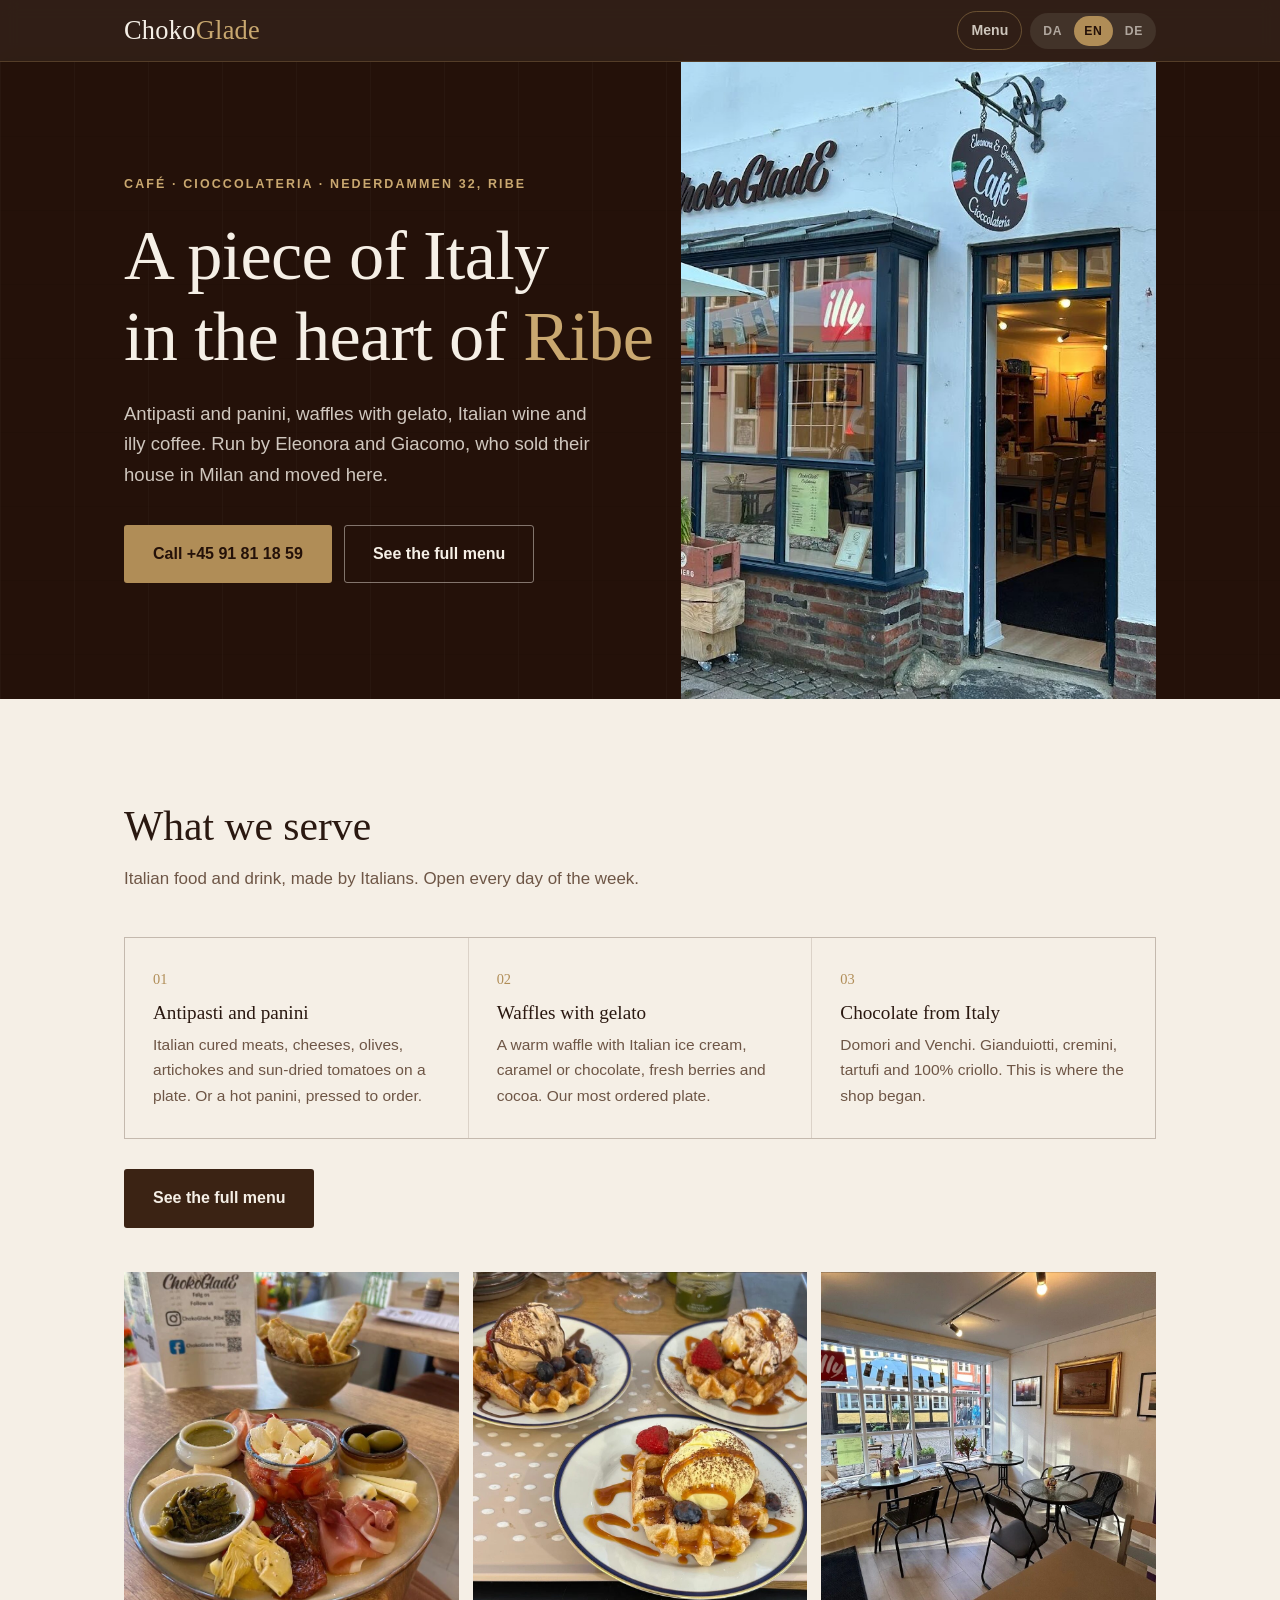
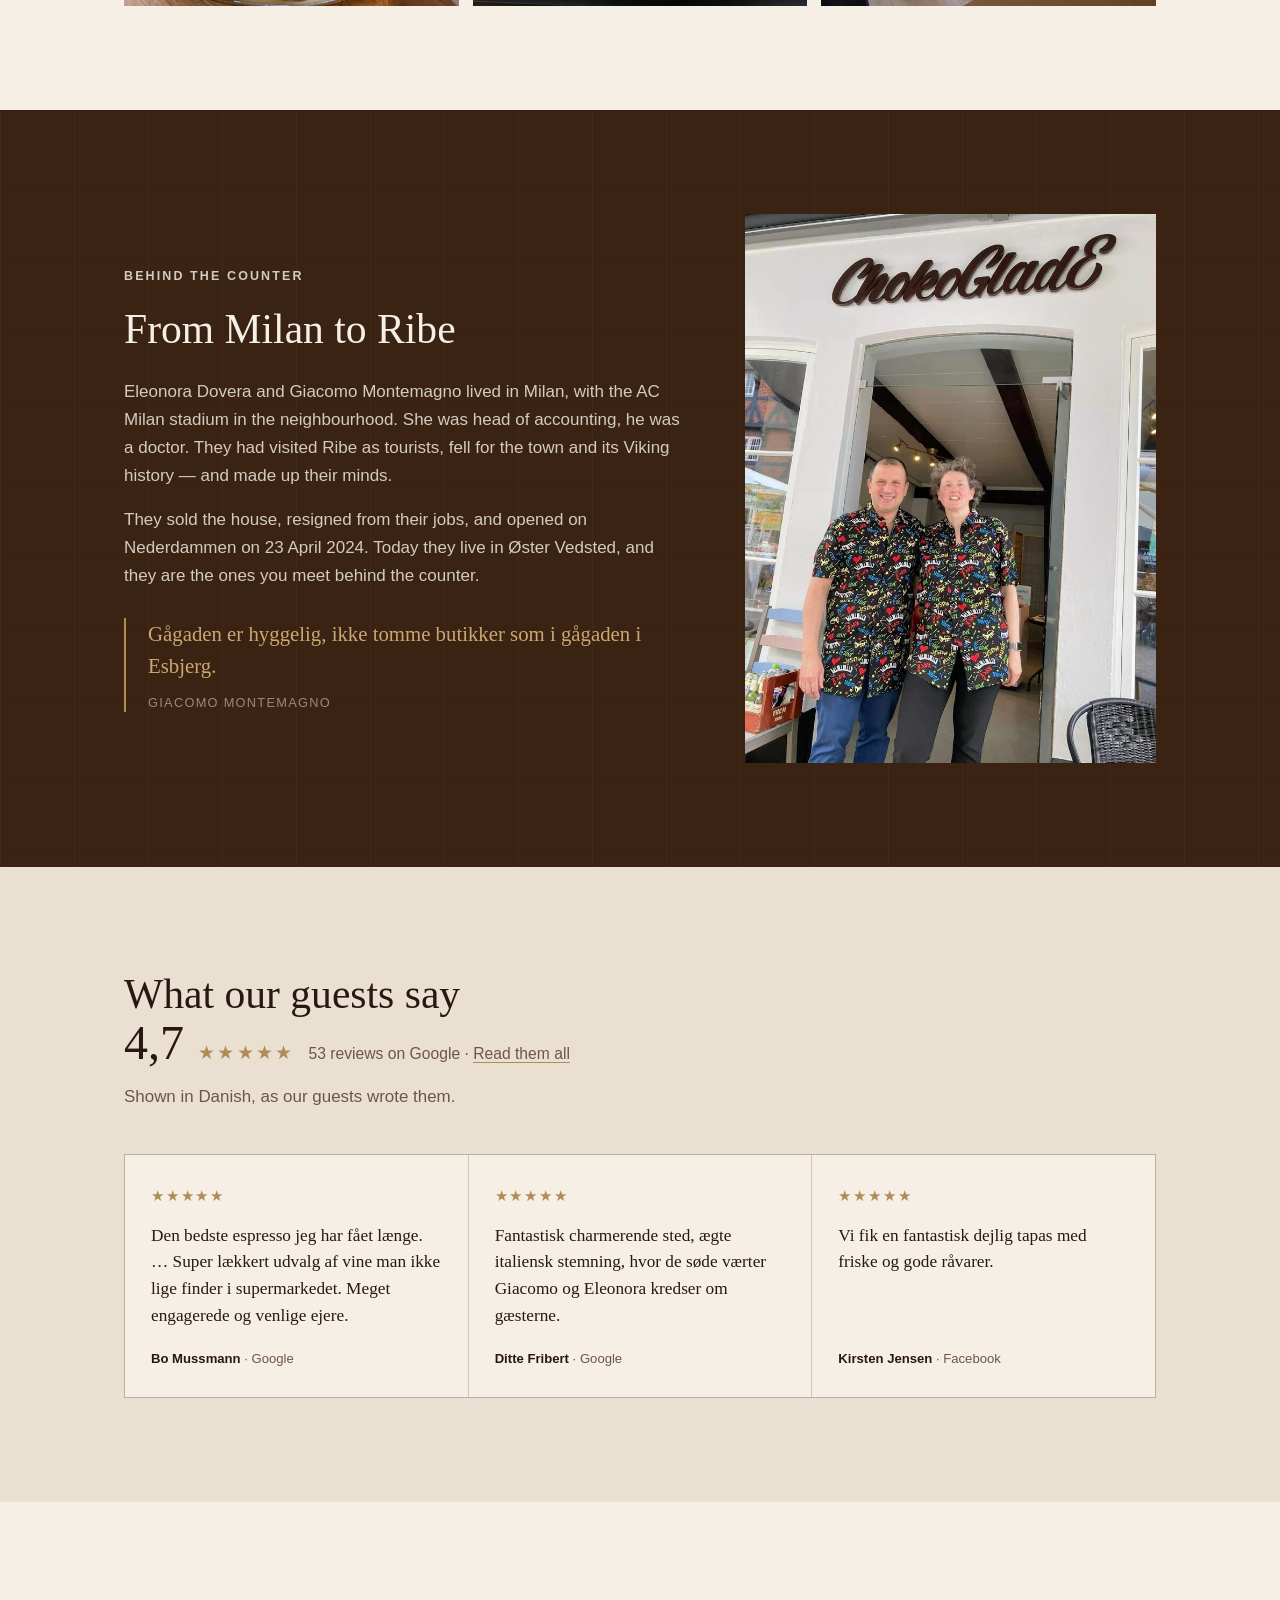
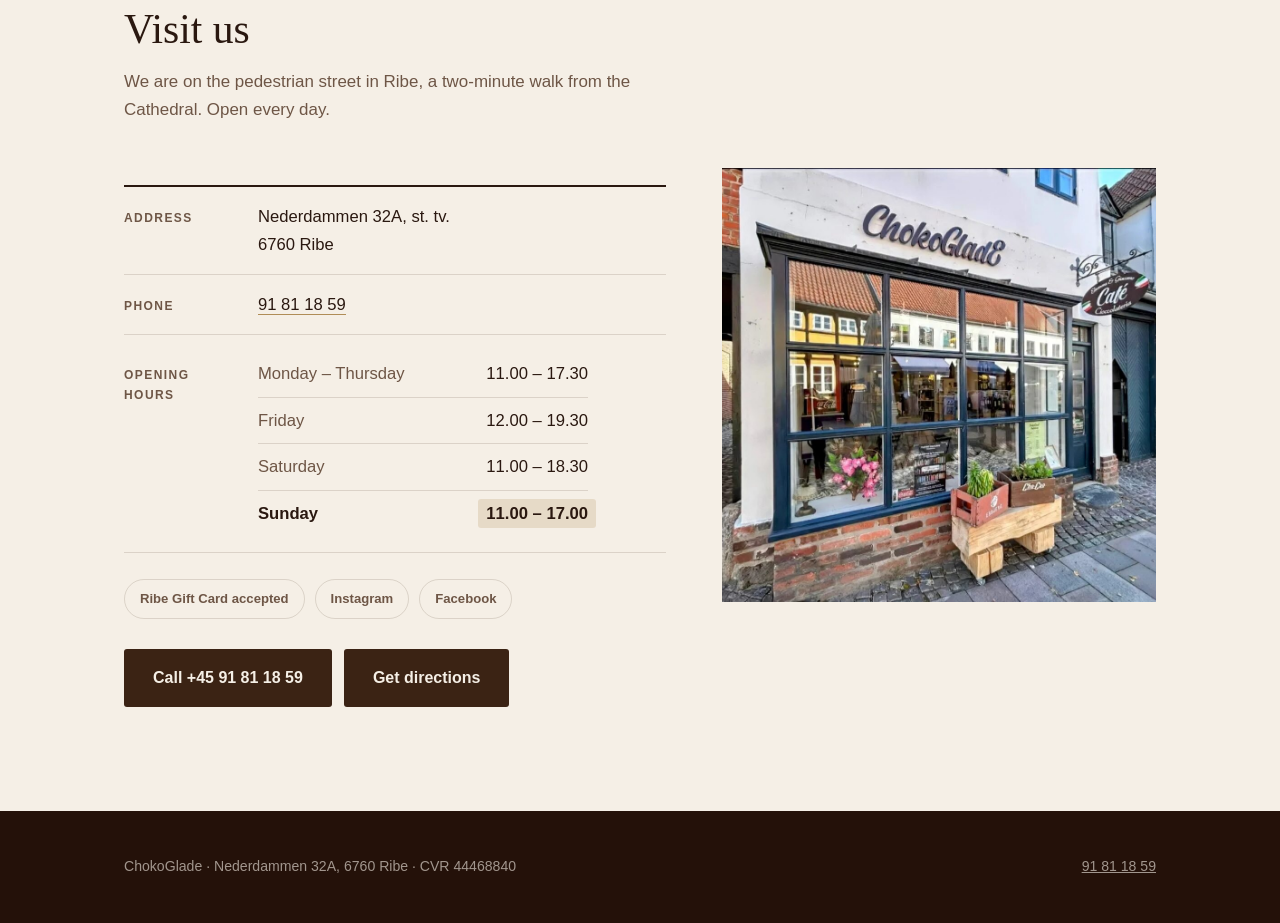
==== index.html @ e6ff8743 "1" ====
<!DOCTYPE html>
<html lang="da">
<head>
<meta charset="utf-8">
<meta name="viewport" content="width=device-width, initial-scale=1">
<title>ChokoGlade — Italiensk café i Ribe | Antipasti, vafler, kaffe og chokolade</title>
<meta name="description" content="Italiensk café på Nederdammen 32 i Ribe. Antipasti, panini, vafler med gelato, italiensk vin, illy-kaffe og chokolade fra Domori og Venchi. Åbent alle dage. Drevet af Eleonora og Giacomo fra Milano.">
<link rel="stylesheet" href="style.css">

<!--
  ============================================================
  CHOKOGLADE — forside
  ------------------------------------------------------------
  Siden består af fire filer plus en billedmappe. Alt skal
  ligge i samme mappe:

     index.html      denne side
     menukort.html   menukortet
     style.css       alt design + hvilke billeder der bruges
     sprog.js        ALLE tekster, på dansk, engelsk og tysk
     billeder/       de ni billeder

  Skal du rette en TEKST      -> sprog.js
  Skal du skifte et BILLEDE   -> style.css, øverst
  Skal du rette DESIGNET      -> style.css

  ------------------------------------------------------------
  KILDER
  ------------------------------------------------------------
  Åbningstider, anmeldelser og stjerner er hentet fra deres
  Google Business-profil den 26. juli 2026. Ændrer de tiderne,
  skal de rettes her OG på Google.

  Historien om Milano kommer fra Ryk Ind Ribes artikel den
  23. april 2024.

  ------------------------------------------------------------
  MANGLER STADIG
  ------------------------------------------------------------
  Priserne på menukortet. Se menukort.html.
  ============================================================
-->
</head>

<body data-page="forside">

<header class="topbar">
  <div class="wrap">
    <a class="brand" href="index.html">Choko<b>Glade</b></a>
    <div class="topbar-right">
      <nav class="nav">
        <a href="menukort.html" data-t="nav.menu"></a>
      </nav>
      <nav class="langs" aria-label="Sprog / Language / Sprache">
        <button type="button" data-lang="da" aria-pressed="true">DA</button>
        <button type="button" data-lang="en" aria-pressed="false">EN</button>
        <button type="button" data-lang="de" aria-pressed="false">DE</button>
      </nav>
    </div>
  </div>
</header>

<main id="top">

  <!-- ===================== HERO ===================== -->
  <section class="hero">
    <div class="bar-texture"></div>
    <div class="wrap">
      <div class="hero-grid">
        <div class="hero-copy">
          <p class="kicker" data-t="hero.kicker"></p>
          <h1 data-t="hero.title" data-html></h1>
          <p class="hero-lede" data-t="hero.lede"></p>
          <div class="hero-cta">
            <a class="btn btn-gold" href="tel:+4591811859" data-t="cta.call"></a>
            <a class="btn btn-ghost" href="menukort.html" data-t="cta.seeMenu"></a>
          </div>
        </div>
        <div class="hero-img">
          <div class="ph">Billede: facade</div>
        </div>
      </div>
    </div>
  </section>

  <!-- ============ UDDRAG AF MENUEN (hele kortet ligger i menukort.html) ============ -->
  <section id="menu">
    <div class="wrap">
      <div class="section-head">
        <h2 data-t="menu.title"></h2>
        <p data-t="menu.lede"></p>
      </div>

      <div class="menu">
        <div class="item">
          <h3 data-t="menu.1.h"></h3>
          <p data-t="menu.1.p"></p>
        </div>
        <div class="item">
          <h3 data-t="menu.2.h"></h3>
          <p data-t="menu.2.p"></p>
        </div>
        <div class="item">
          <h3 data-t="menu.3.h"></h3>
          <p data-t="menu.3.p"></p>
        </div>
      </div>

      <div class="menu-more">
        <a class="btn btn-dark" href="menukort.html" data-t="cta.seeMenu"></a>
      </div>

      <div class="gallery">
        <div class="shot a"><div class="ph light">Billede: antipasti</div></div>
        <div class="shot b"><div class="ph light">Billede: vafler</div></div>
        <div class="shot c"><div class="ph light">Billede: interiør</div></div>
      </div>
    </div>
  </section>

  <!-- ===================== HISTORIEN ===================== -->
  <section class="story" id="historien">
    <div class="bar-texture"></div>
    <div class="wrap">
      <div class="story-grid">
        <div class="story-text">
          <p class="kicker" data-t="story.kicker"></p>
          <h2 data-t="story.title"></h2>
          <p style="margin-top:24px" data-t="story.p1"></p>
          <p data-t="story.p2"></p>
          <blockquote class="quote">
            <span data-t="story.quote"></span>
            <cite>Giacomo Montemagno</cite>
          </blockquote>
        </div>
        <div class="story-img">
          <div class="ph">Billede: Eleonora &amp; Giacomo</div>
        </div>
      </div>
    </div>
  </section>

  <!-- ===================== ANMELDELSER =====================
       Hentet fra Google Business og Facebook 26. juli 2026.
       Citaterne står på dansk i alle tre sprogversioner — det
       er rigtige gæsters ord, og dem oversætter vi ikke. -->
  <section class="reviews" id="anmeldelser">
    <div class="wrap">
      <div class="section-head">
        <h2 data-t="rev.title"></h2>
        <div class="rating">
          <span class="score">4,7</span>
          <span class="stars" aria-hidden="true">★★★★★</span>
          <span class="count">
            <span data-t="rev.count"></span> ·
            <a href="https://www.google.com/maps/place/ChokoGladE/@55.3296255,8.7656217,17z/data=!4m6!3m5!1s0x464b37e20651bedb:0x3443dafbaa7e926a!8m2!3d55.3296255!4d8.7656217!16s%2Fg%2F11vz7bs079" target="_blank" rel="noopener" data-t="rev.link"></a>
          </span>
        </div>
        <p data-t="rev.orig"></p>
      </div>

      <div class="review-grid">
        <div class="review">
          <span class="stars" aria-hidden="true">★★★★★</span>
          <blockquote data-t="rev.1"></blockquote>
          <footer><b data-t="rev.1n"></b> · <span data-t="rev.1w"></span></footer>
        </div>
        <div class="review">
          <span class="stars" aria-hidden="true">★★★★★</span>
          <blockquote data-t="rev.2"></blockquote>
          <footer><b data-t="rev.2n"></b> · <span data-t="rev.2w"></span></footer>
        </div>
        <div class="review">
          <span class="stars" aria-hidden="true">★★★★★</span>
          <blockquote data-t="rev.3"></blockquote>
          <footer><b data-t="rev.3n"></b> · <span data-t="rev.3w"></span></footer>
        </div>
      </div>
    </div>
  </section>

  <!-- ===================== BESØG OS ===================== -->
  <section id="besoeg">
    <div class="wrap">
      <div class="section-head">
        <h2 data-t="visit.title"></h2>
        <p data-t="visit.lede"></p>
      </div>

      <div class="visit-grid">
        <div>
          <dl class="facts">
            <div class="fact">
              <dt data-t="visit.addr"></dt>
              <dd>Nederdammen 32A, st. tv.<br>6760 Ribe</dd>
            </div>
            <div class="fact">
              <dt data-t="visit.phone"></dt>
              <dd><a href="tel:+4591811859">91 81 18 59</a></dd>
            </div>
            <div class="fact">
              <dt data-t="visit.hours"></dt>
              <dd>
                <!-- Kilde: Google Business, 26. juli 2026.
                     Dagens tid fremhæves automatisk af sprog.js. -->
                <div class="hours">
                  <div data-day="mon tue wed thu"><span data-t="visit.monthu"></span> <span>11.00 – 17.30</span></div>
                  <div data-day="fri"><span data-t="visit.fri"></span> <span>12.00 – 19.30</span></div>
                  <div data-day="sat"><span data-t="visit.sat"></span> <span>11.00 – 18.30</span></div>
                  <div data-day="sun"><span data-t="visit.sun"></span> <span>11.00 – 17.00</span></div>
                </div>
              </dd>
            </div>
          </dl>

          <div class="badges">
            <span class="badge" data-t="visit.giftcard"></span>
            <a class="badge" href="https://www.instagram.com/chokoglade_ribe/" target="_blank" rel="noopener">Instagram</a>
            <a class="badge" href="https://www.facebook.com/p/ChokoGlade-Ribe-61567615954738/" target="_blank" rel="noopener">Facebook</a>
          </div>

          <div class="visit-cta">
            <a class="btn btn-dark" href="tel:+4591811859" data-t="cta.call"></a>
            <a class="btn btn-dark" href="https://www.google.com/maps/dir/?api=1&destination=Nederdammen+32A,+6760+Ribe,+Danmark" target="_blank" rel="noopener" data-t="cta.route"></a>
          </div>
        </div>

        <div class="visit-img"><div class="ph light">Billede: facaden</div></div>
      </div>
    </div>
  </section>
</main>

<footer>
  <div class="wrap">
    <span>ChokoGlade · Nederdammen 32A, 6760 Ribe · CVR 44468840</span>
    <a href="tel:+4591811859">91 81 18 59</a>
  </div>
</footer>

<div class="callbar">
  <a class="call" href="tel:+4591811859" data-t="cta.callShort"></a>
  <a class="map" href="https://www.google.com/maps/dir/?api=1&destination=Nederdammen+32A,+6760+Ribe,+Danmark" target="_blank" rel="noopener" data-t="cta.routeShort"></a>
</div>

<script src="sprog.js"></script>
</body>
</html>
---- style.css ----
/* ============================================================
   CHOKOGLADE — style.css
   Fælles design for begge sider. Retter du noget her, slår det
   igennem på både forsiden og menukortet.
   ============================================================ */

:root{
  /* ---- BILLEDER ----
     Alle billeder ligger i mappen billeder/ ved siden af denne fil.
     Vil du skifte et ud, så læg det nye billede i mappen og ret
     filnavnet her. Ellers skal du ikke røre noget.
     Se billeder-guide.md for formater. */

  /* Forsiden */
  --img-facade:  url("billeder/facade-hero.jpg");      /* Hero: åben dør, illy-skilt */
  --img-plate1:  url("billeder/antipasti.jpg");        /* Antipasti-tallerken */
  --img-plate2:  url("billeder/vafler.jpg");           /* Tre vafler med gelato */
  --img-inside:  url("billeder/interioer.jpg");        /* Caféen indenfor */
  --img-team:    url("billeder/giacomo-eleonora.jpg"); /* Giacomo og Eleonora */
  --img-visit:   url("billeder/facade-skilt.jpg");     /* Facaden med ChokoGladE-skiltet */

  /* Menukortet */
  --img-vaffel:  url("billeder/vaffel.jpg");           /* Vaffel med gelato, tæt på */
  --img-kaffe:   url("billeder/kaffe.jpg");            /* Cappuccino og vaffel på bordet */
  --img-choko:   url("billeder/chokoladehylder.jpg");  /* Chokoladehylderne */

  /* ---- Farver ---- */
  --cocoa:   #3B2314;
  --cocoa-d: #241109;
  --cream:   #F5EFE6;
  --cream-d: #EAE0D2;
  --gold:    #B08D57;
  --gold-l:  #C9A870;
  --ink:     #2A1810;
  --muted:   #6E5646;
  --line:    rgba(59,35,20,.14);

  --serif: "Iowan Old Style", "Palatino Linotype", Palatino, Georgia, "Times New Roman", serif;
  --sans: -apple-system, BlinkMacSystemFont, "Segoe UI", Roboto, "Helvetica Neue", Arial, sans-serif;

  --wrap: 1080px;
}

*,*::before,*::after{box-sizing:border-box}
html{scroll-behavior:smooth;-webkit-text-size-adjust:100%}
body{
  margin:0;
  font-family:var(--sans);
  font-size:17px;
  line-height:1.65;
  color:var(--ink);
  background:var(--cream);
}
img{max-width:100%;display:block}
a{color:inherit}

h1,h2,h3{font-family:var(--serif);font-weight:400;line-height:1.15;margin:0}
h1{font-size:clamp(2.5rem,7vw,4.4rem);letter-spacing:-.01em}
h2{font-size:clamp(1.75rem,4.2vw,2.6rem)}
h3{font-size:1.2rem}
p{margin:0 0 1rem}

.wrap{max-width:var(--wrap);margin:0 auto;padding:0 24px}
section{padding:76px 0}

/* ---- Chokoladeplade-tekstur ----
   Rudemønsteret fra en brækket chokoladeplade. Meget lav kontrast
   — det skal føles som en overflade, ikke ses som et mønster. */
.bar-texture{
  position:absolute;inset:0;pointer-events:none;
  background-image:
    linear-gradient(90deg, rgba(255,255,255,.05) 1px, transparent 1px),
    linear-gradient(rgba(0,0,0,.07) 1px, transparent 1px);
  background-size:74px 74px;
  opacity:.5;
}

/* ---- Topbar ---- */
.topbar{
  position:sticky;top:0;z-index:60;
  background:rgba(36,17,9,.94);
  backdrop-filter:saturate(150%) blur(8px);
  border-bottom:1px solid rgba(176,141,87,.28);
}
.topbar .wrap{display:flex;align-items:center;justify-content:space-between;gap:14px;padding-top:11px;padding-bottom:11px}
.brand{font-family:var(--serif);color:var(--cream);font-size:1.65rem;letter-spacing:.01em;text-decoration:none;white-space:nowrap;line-height:1}
.brand b{color:var(--gold-l);font-weight:400}
.topbar-right{display:flex;align-items:center;gap:8px}

/* Sidenavigation i toppen */
.nav a{
  display:inline-block;text-decoration:none;
  font-size:.88rem;font-weight:600;
  color:rgba(245,239,230,.8);
  padding:7px 13px;border-radius:999px;
  border:1.5px solid rgba(176,141,87,.45);
  transition:.18s;white-space:nowrap;
}
.nav a:hover{color:var(--cocoa-d);background:var(--gold);border-color:var(--gold)}
.nav a[aria-current="page"]{color:var(--cocoa-d);background:var(--gold);border-color:var(--gold)}

.langs{display:flex;gap:2px;background:rgba(245,239,230,.09);border-radius:999px;padding:3px}
.langs button{
  font:inherit;font-size:.76rem;font-weight:600;letter-spacing:.06em;
  border:0;background:transparent;color:rgba(245,239,230,.62);
  padding:5px 10px;border-radius:999px;cursor:pointer;transition:.18s;
}
.langs button:hover{color:var(--cream)}
.langs button[aria-pressed="true"]{background:var(--gold);color:var(--cocoa-d)}

/* ---- Knapper ---- */
.btn{
  display:inline-flex;align-items:center;gap:9px;
  font-size:1rem;font-weight:600;text-decoration:none;
  padding:15px 28px;border-radius:3px;border:1.5px solid transparent;
  transition:.18s;white-space:nowrap;
}
.btn-gold{background:var(--gold);color:var(--cocoa-d)}
.btn-gold:hover{background:var(--gold-l)}
.btn-ghost{border-color:rgba(245,239,230,.45);color:var(--cream)}
.btn-ghost:hover{border-color:var(--cream);background:rgba(245,239,230,.09)}
.btn-dark{background:var(--cocoa);color:var(--cream)}
.btn-dark:hover{background:var(--cocoa-d)}

/* ---- Hero (forsiden) ---- */
.hero{position:relative;background:var(--cocoa-d);color:var(--cream);overflow:hidden;padding:0}
.hero-grid{display:grid;grid-template-columns:1fr;gap:0}
.hero-copy{padding:64px 0 68px;position:relative;z-index:2}
.hero h1{color:var(--cream)}
.hero h1 em{font-style:normal;color:var(--gold-l)}
.kicker{
  font-size:.78rem;font-weight:700;letter-spacing:.17em;text-transform:uppercase;
  color:var(--gold-l);margin:0 0 20px;
}
.hero-lede{font-size:1.16rem;color:rgba(245,239,230,.82);max-width:46ch;margin:22px 0 34px}
.hero-cta{display:flex;flex-wrap:wrap;gap:12px}
.hero-img{
  position:relative;min-height:300px;
  background-color:#1B0D06;
  background-image:var(--img-facade);
  background-size:cover;background-position:center;
}

/* ---- Sidehoved (menukortet) ---- */
.pagehead{position:relative;background:var(--cocoa-d);color:var(--cream);padding:66px 0 60px;overflow:hidden}
.pagehead .wrap{position:relative;z-index:2}
.pagehead h1{color:var(--cream);font-size:clamp(2.2rem,6vw,3.6rem)}
.pagehead p{color:rgba(245,239,230,.78);max-width:52ch;margin:18px 0 0;font-size:1.08rem}

/* ---- Billed-placeholder ---- */
.ph{
  position:absolute;inset:0;
  display:flex;align-items:center;justify-content:center;
  text-align:center;padding:20px;
  font-size:.72rem;font-weight:600;letter-spacing:.12em;text-transform:uppercase;
  color:rgba(176,141,87,.85);
  background:
    repeating-linear-gradient(-45deg, rgba(176,141,87,.07) 0 12px, transparent 12px 24px),
    #241109;
  border:1px dashed rgba(176,141,87,.4);
}
.ph.light{
  color:rgba(59,35,20,.5);
  background:
    repeating-linear-gradient(-45deg, rgba(59,35,20,.05) 0 12px, transparent 12px 24px),
    var(--cream-d);
  border-color:rgba(59,35,20,.22);
}
.ph[hidden]{display:none}

/* ---- Sektionshoved ---- */
.section-head{max-width:56ch;margin-bottom:44px}
.section-head p{color:var(--muted);font-size:1.06rem;margin:14px 0 0}

/* ---- Menu-uddrag på forsiden ---- */
.menu{display:grid;grid-template-columns:1fr;gap:1px;background:var(--line);border:1px solid var(--line);counter-reset:item}
.item{background:var(--cream);padding:30px 28px;counter-increment:item}
/* Numrene tælles af CSS. Sletter du et punkt, renummererer resten sig selv. */
.item::before{
  content:counter(item,decimal-leading-zero);
  font-family:var(--serif);font-size:.9rem;color:var(--gold);
  display:block;margin-bottom:10px;
}
.item h3{margin-bottom:8px}
.item p{color:var(--muted);font-size:.97rem;margin:0}
.menu-more{margin-top:30px;display:flex;flex-wrap:wrap;gap:12px;align-items:center}

/* ---- Menukort ---- */
.cat{margin-bottom:56px}
.cat:last-child{margin-bottom:0}
.cat > h2{
  padding-bottom:14px;border-bottom:2px solid var(--ink);
  display:flex;align-items:baseline;justify-content:space-between;gap:16px;flex-wrap:wrap;
}
.cat > p{color:var(--muted);margin:16px 0 0;max-width:60ch}
.rows{margin-top:12px}
.row{
  display:flex;align-items:baseline;gap:14px;
  padding:18px 0;border-bottom:1px solid var(--line);
}
.row:last-child{border-bottom:0}
.row-main{flex:1;min-width:0}
.row-main h3{font-size:1.08rem}
.row-main p{color:var(--muted);font-size:.95rem;margin:5px 0 0}
/* Prikkerne og prisen forsvinder helt, hvis prisfeltet er tomt.
   Så ser siden aldrig i stykker ud, før priserne er skrevet ind. */
.price{
  font-variant-numeric:tabular-nums;font-weight:600;white-space:nowrap;
  position:relative;padding-left:26px;
}
.price::before{
  content:"";position:absolute;left:0;right:100%;bottom:.32em;
  width:18px;border-bottom:2px dotted var(--line);
}
.price:empty{display:none}

/* Tom kategori: viser en diskret note i stedet for ingenting */
.rows:empty::after{
  content:attr(data-empty);
  display:block;padding:18px 0;color:var(--muted);font-style:italic;font-size:.95rem;
}

/* ---- Galleri ----
   Kvadratisk, fordi billederne er en blanding af stående og
   liggende. Kvadratet beskærer mindst muligt af begge dele. */
.gallery{display:grid;grid-template-columns:1fr;gap:14px;margin-top:44px}
.shot{position:relative;aspect-ratio:1/1;background-size:cover;background-position:center;background-color:var(--cream-d)}
.shot.a{background-image:var(--img-plate1);background-position:center 58%}
.shot.b{background-image:var(--img-plate2)}
.shot.c{background-image:var(--img-inside);background-position:38% center}

/* ---- Billedstribe på menukortet ---- */
.strip{display:grid;grid-template-columns:1fr;gap:14px;margin:0 0 60px}
.strip div{aspect-ratio:1/1;background-size:cover;background-position:center;background-color:var(--cream-d)}
.strip .s1{background-image:var(--img-vaffel);background-position:center 45%}
.strip .s2{background-image:var(--img-kaffe);background-position:center 55%}
.strip .s3{background-image:var(--img-choko)}


/* ---- Historien ---- */
.story{background:var(--cocoa);color:var(--cream);position:relative;overflow:hidden}
.story h2{color:var(--cream)}
.story-grid{display:grid;grid-template-columns:1fr;gap:40px;position:relative;z-index:2}
.story-text p{color:rgba(245,239,230,.82)}
.quote{
  font-family:var(--serif);font-size:1.3rem;line-height:1.5;
  color:var(--gold-l);border-left:2px solid var(--gold);
  padding-left:22px;margin:28px 0 0;
}
.quote cite{
  display:block;font-family:var(--sans);font-style:normal;
  font-size:.8rem;letter-spacing:.1em;text-transform:uppercase;
  color:rgba(245,239,230,.5);margin-top:12px;
}
.story-img{
  position:relative;aspect-ratio:3/4;min-height:280px;
  background-image:var(--img-team);background-size:cover;background-position:center;
  background-color:#1B0D06;
}

/* ---- Besøg os ---- */
.visit-grid{display:grid;grid-template-columns:1fr;gap:38px}
.facts{border-top:2px solid var(--ink)}
.fact{display:grid;grid-template-columns:118px 1fr;gap:16px;padding:16px 0;border-bottom:1px solid var(--line);align-items:baseline}
.fact dt{font-size:.75rem;font-weight:700;letter-spacing:.12em;text-transform:uppercase;color:var(--muted)}
.fact dd{margin:0;font-size:1.04rem}
.fact dd a{text-decoration:none;border-bottom:1.5px solid var(--gold)}
.fact dd a:hover{background:rgba(176,141,87,.16)}
.hours{margin:0;font-variant-numeric:tabular-nums}
.hours div{display:flex;justify-content:space-between;gap:20px;padding:9px 0;border-bottom:1px solid var(--line);max-width:330px}
.hours div:last-child{border-bottom:0}
.hours span:first-child{color:var(--muted)}
.hours .shut{color:var(--muted)}
/* Dagens åbningstid fremhæves af sprog.js */
.hours .today{font-weight:700}
.hours .today span:first-child{color:var(--ink)}
.hours .today span:last-child{
  background:rgba(176,141,87,.22);
  padding:1px 8px;margin:-1px -8px;border-radius:3px;
}
.visit-img{position:relative;aspect-ratio:1/1;background-image:var(--img-visit);background-size:cover;background-position:center;background-color:var(--cream-d)}
.badges{display:flex;flex-wrap:wrap;gap:10px;margin-top:26px}
.badge{
  font-size:.82rem;font-weight:600;padding:8px 15px;
  border:1.5px solid var(--line);border-radius:999px;
  text-decoration:none;color:var(--muted);transition:.18s;
}
.badge:hover{border-color:var(--gold);color:var(--ink)}
.visit-cta{display:flex;flex-wrap:wrap;gap:12px;margin-top:30px}

/* ---- Anmeldelser ---- */
.reviews{background:var(--cream-d)}
.rating{
  display:flex;align-items:baseline;gap:14px;flex-wrap:wrap;
  margin:0 0 6px;
}
.rating .score{font-family:var(--serif);font-size:3rem;line-height:1;color:var(--ink)}
.stars{color:var(--gold);font-size:1.2rem;letter-spacing:.12em}
.rating .count{color:var(--muted);font-size:.98rem}
.rating .count a{border-bottom:1.5px solid var(--gold);text-decoration:none}
.review-grid{display:grid;grid-template-columns:1fr;gap:1px;background:var(--line);border:1px solid var(--line);margin-top:38px}
.review{background:var(--cream);padding:28px 26px;display:flex;flex-direction:column}
.review .stars{font-size:.95rem;margin-bottom:14px}
.review blockquote{
  font-family:var(--serif);font-size:1.08rem;line-height:1.55;
  margin:0 0 18px;flex:1;
}
.review footer{
  background:none;color:var(--muted);padding:0;font-size:.82rem;
  display:block;
}
.review footer b{color:var(--ink);font-weight:600}

/* ---- Footer ---- */
footer{background:var(--cocoa-d);color:rgba(245,239,230,.6);padding:44px 0 100px;font-size:.88rem}
footer .wrap{display:flex;flex-wrap:wrap;gap:14px;justify-content:space-between;align-items:center}
footer a{color:rgba(245,239,230,.6)}

/* ---- Sticky ring-bar på mobil ---- */
.callbar{
  position:fixed;left:0;right:0;bottom:0;z-index:70;
  display:flex;border-top:1px solid rgba(245,239,230,.2);
}
.callbar a{
  flex:1;text-align:center;text-decoration:none;
  padding:16px 8px;font-size:1rem;font-weight:700;
}
.callbar .call{background:var(--gold);color:var(--cocoa-d)}
.callbar .map{background:var(--cocoa-d);color:var(--cream)}

/* ---- Desktop ---- */
@media (min-width:760px){
  section{padding:104px 0}
  .pagehead{padding:86px 0 78px}
  .menu{grid-template-columns:repeat(2,1fr)}
  .gallery{grid-template-columns:repeat(3,1fr)}
  .strip{grid-template-columns:repeat(3,1fr)}
  .review-grid{grid-template-columns:repeat(3,1fr)}
  .visit-grid{grid-template-columns:1.25fr 1fr;gap:56px;align-items:start}
  .price{padding-left:44px}
  .price::before{width:36px}
}
@media (min-width:980px){
  .hero-grid{grid-template-columns:1.08fr .92fr;align-items:stretch}
  .hero-copy{padding:112px 0 116px}
  .hero-img{min-height:560px}
  .story-grid{grid-template-columns:1.15fr .85fr;gap:64px;align-items:center}
  .menu{grid-template-columns:repeat(3,1fr)}
  .callbar{display:none}
  footer{padding-bottom:44px}
}

/* Meget små telefoner: giv navigationen plads */
@media (max-width:430px){
  .brand{font-size:1.3rem}
  .nav a{padding:6px 10px;font-size:.82rem}
  .langs button{padding:5px 8px;font-size:.72rem}
}

/* ---- Tilgængelighed ---- */
:focus-visible{outline:3px solid var(--gold);outline-offset:3px}
@media (prefers-reduced-motion:reduce){html{scroll-behavior:auto}*{transition:none!important}}
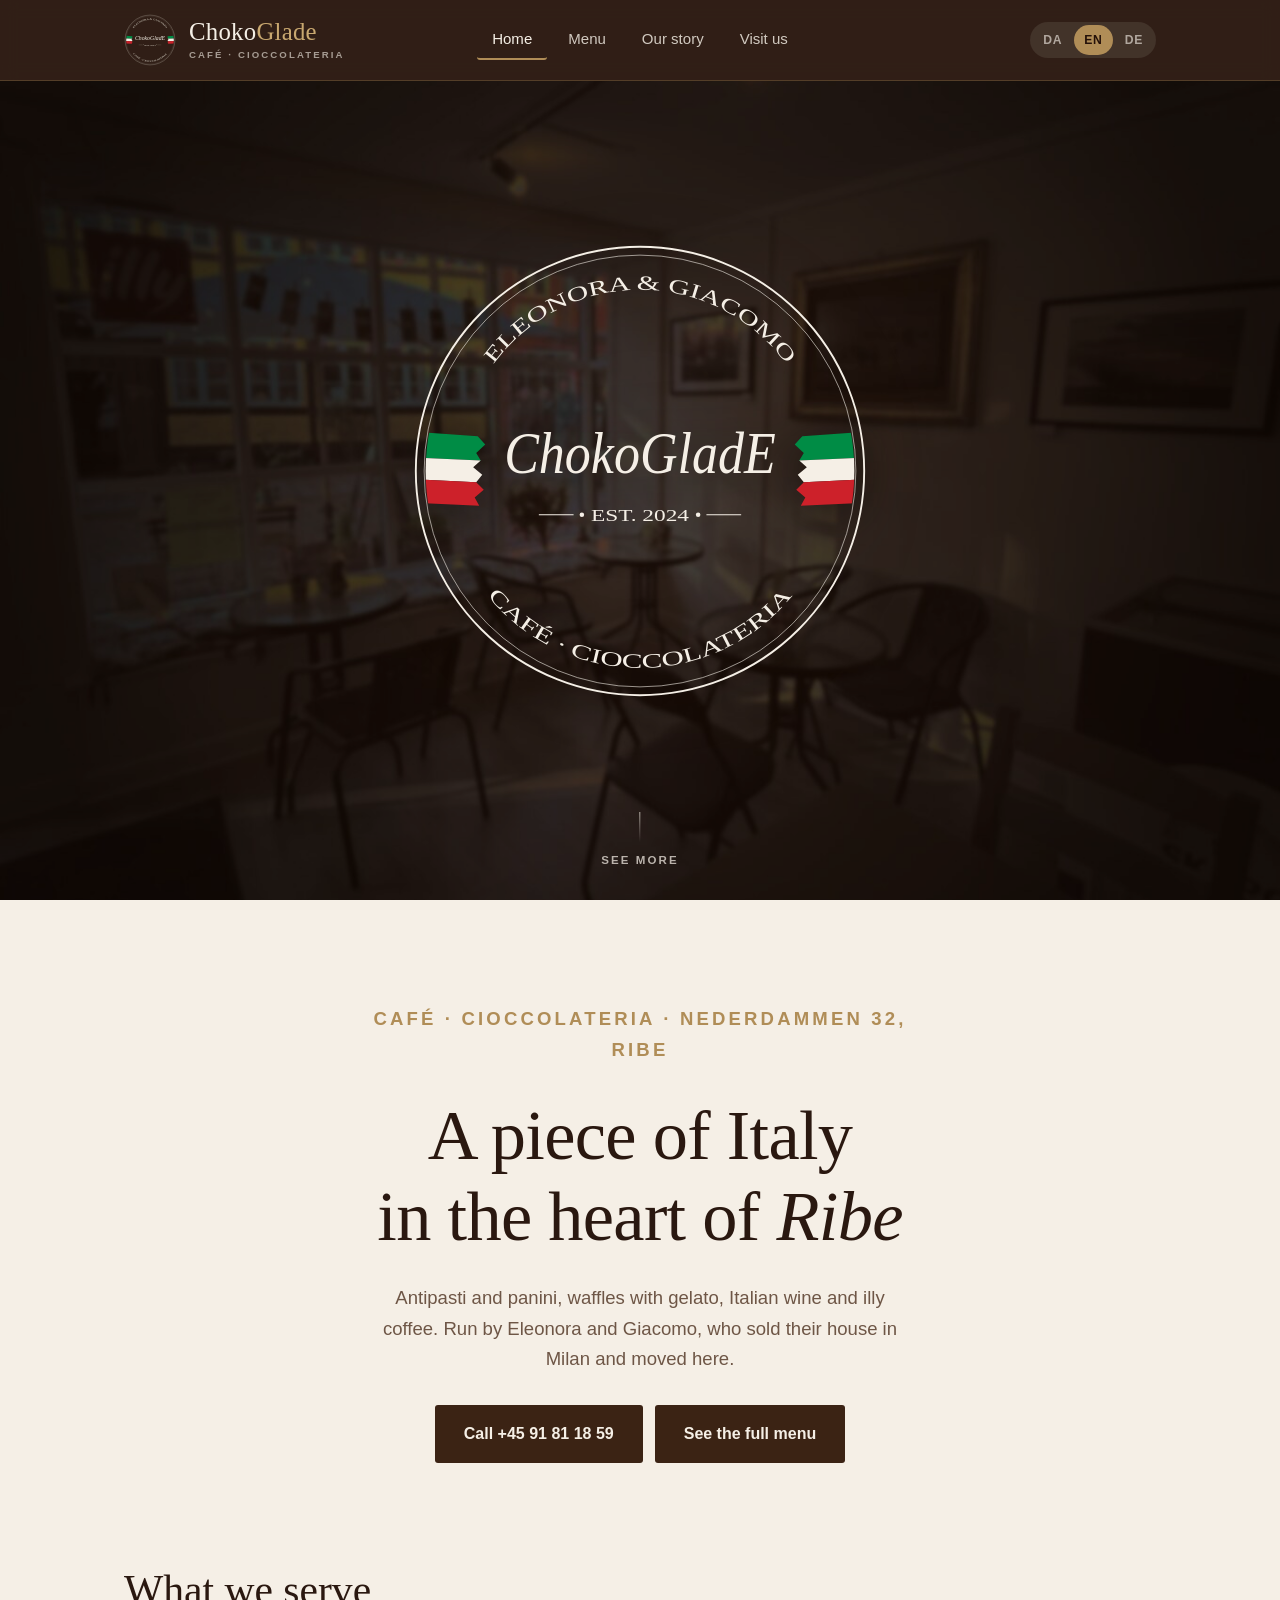
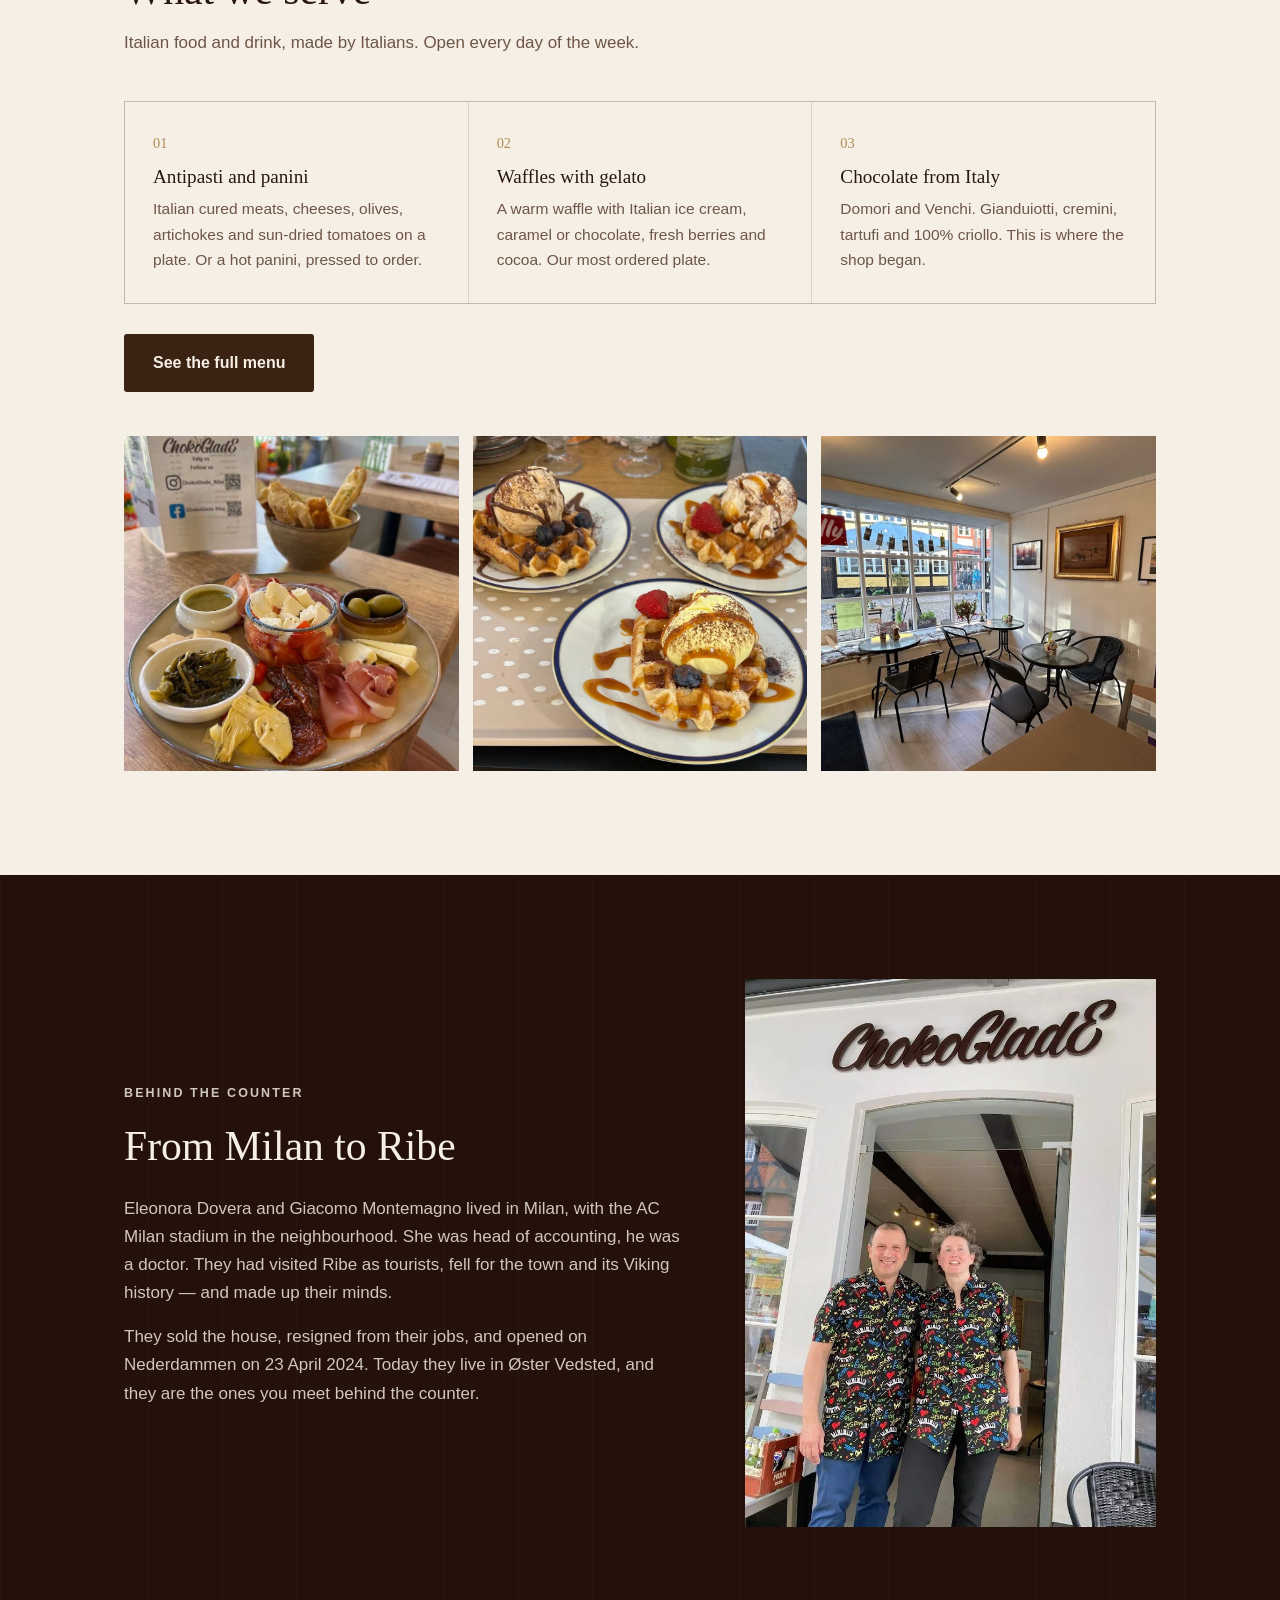
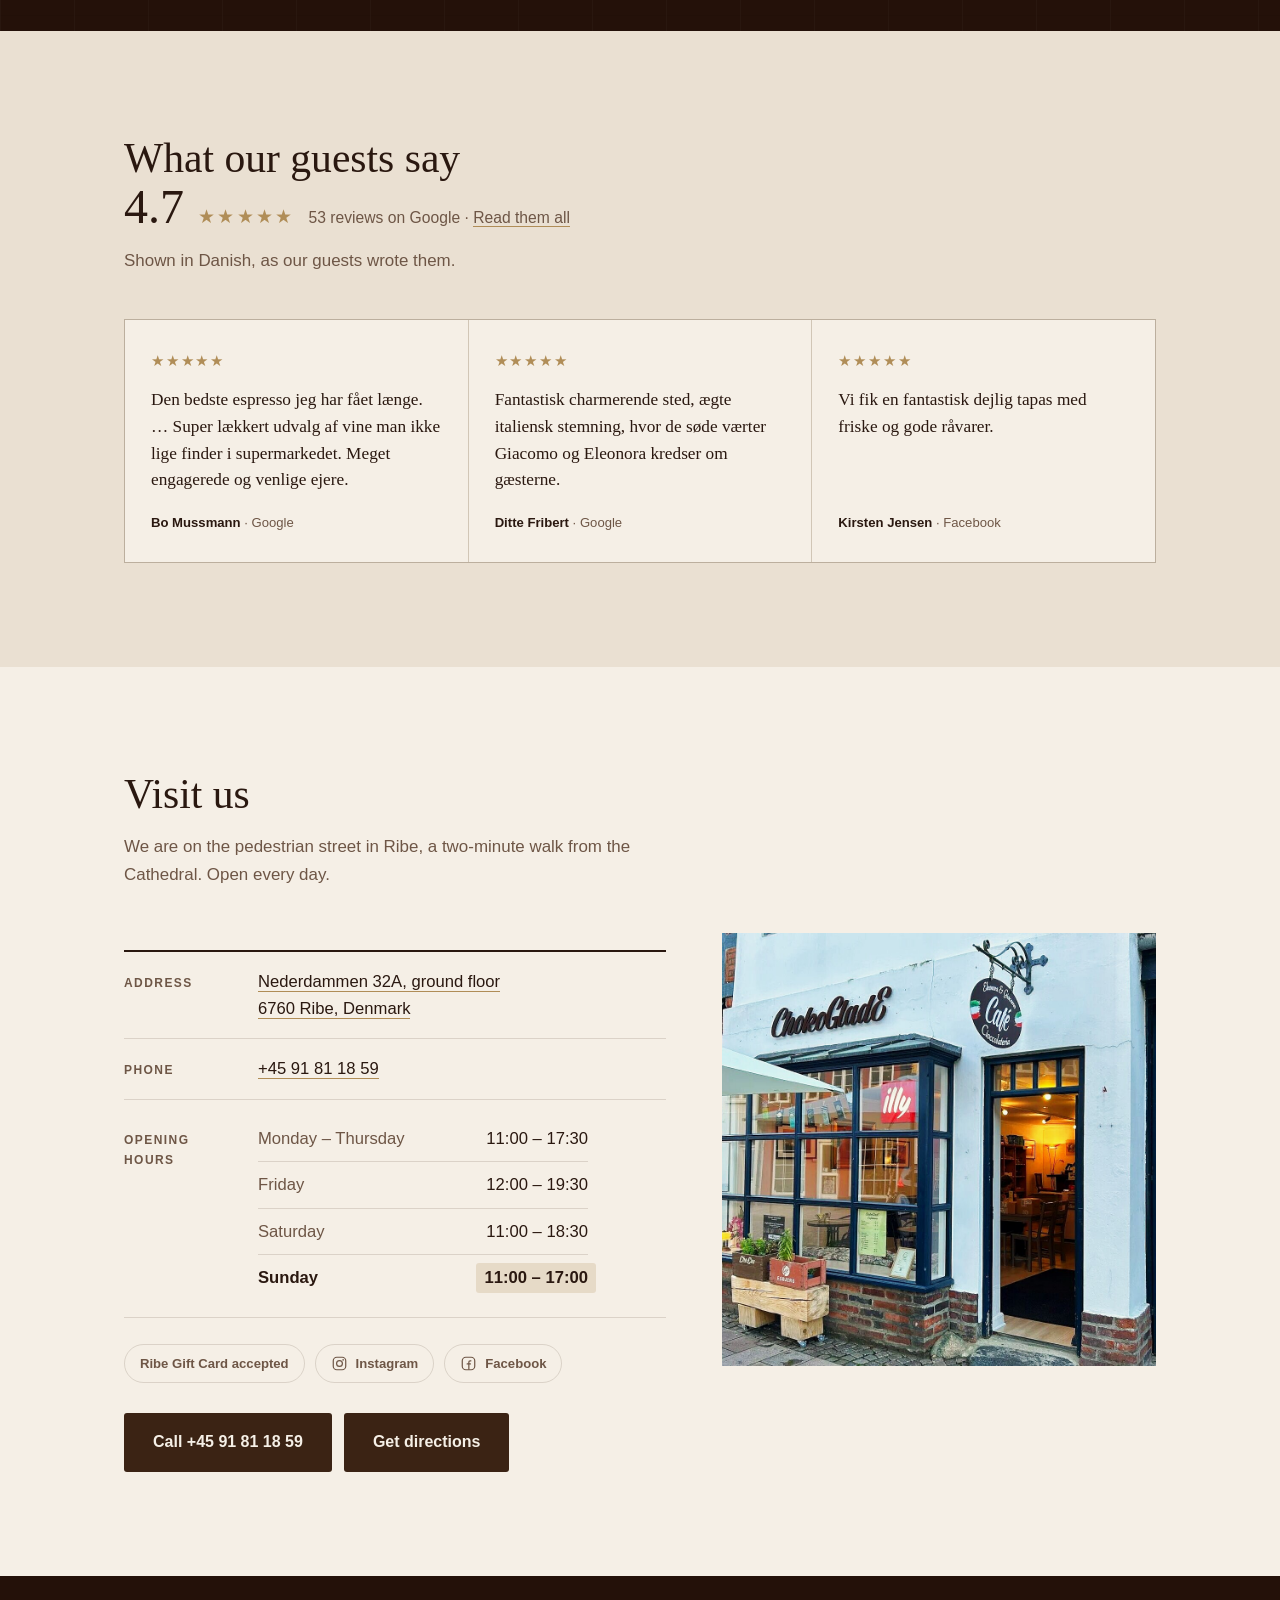
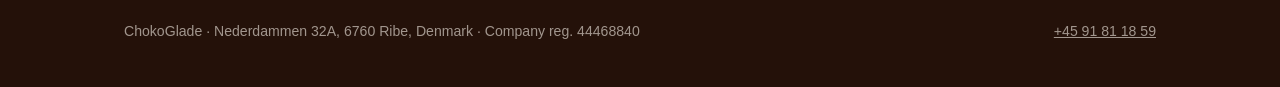
==== commit 175a2001: "finito" ====
--- a/index.html
+++ b/index.html
@@ -4,25 +4,54 @@
 <meta charset="utf-8">
 <meta name="viewport" content="width=device-width, initial-scale=1">
 <title>ChokoGlade — Italiensk café i Ribe | Antipasti, vafler, kaffe og chokolade</title>
-<meta name="description" content="Italiensk café på Nederdammen 32 i Ribe. Antipasti, panini, vafler med gelato, italiensk vin, illy-kaffe og chokolade fra Domori og Venchi. Åbent alle dage. Drevet af Eleonora og Giacomo fra Milano.">
+<meta name="description" content="Italiensk café på Nederdammen 32 i Ribe. Antipasti, panini, vafler med gelato, italiensk vin, illy-kaffe og chokolade fra Domori og Venchi. Åbent alle dage.">
 <link rel="stylesheet" href="style.css">
+
+<!-- Ikoner til browserfanen og til hjemmeskaermen paa telefonen -->
+<link rel="icon" href="favicon.svg" type="image/svg+xml">
+<meta name="theme-color" content="#241109">
 
 <!--
   ============================================================
   CHOKOGLADE — forside
   ------------------------------------------------------------
-  Siden består af fire filer plus en billedmappe. Alt skal
-  ligge i samme mappe:
-
-     index.html      denne side
-     menukort.html   menukortet
-     style.css       alt design + hvilke billeder der bruges
-     sprog.js        ALLE tekster, på dansk, engelsk og tysk
-     billeder/       de ni billeder
+  Alt skal ligge i samme mappe:
+
+     index.html            denne side
+     menukort.html         menukortet
+     style.css             alt design + hvilke billeder der bruges
+     sprog.js              ALLE tekster, på dansk, engelsk og tysk
+     logo.svg              mærket, brugt i topbaren
+     favicon.svg           samme mærke, til browserfanen
+     billeder/             billederne
 
   Skal du rette en TEKST      -> sprog.js
   Skal du skifte et BILLEDE   -> style.css, øverst
   Skal du rette DESIGNET      -> style.css
+
+  Begge sider deler topbar, farver, skrifter og bundfelt, så
+  en rettelse i style.css slår igennem begge steder.
+
+  ------------------------------------------------------------
+  MÆRKET
+  ------------------------------------------------------------
+  Cirklen står som SVG-kode længere nede i denne fil. Den er
+  tegnet efter deres EGET skilt ved døren, ikke opfundet.
+
+  Den SAMME tegning ligger også i to filer:
+     logo.svg      det lille mærke i topbaren, begge sider
+     favicon.svg   ikonet i browserfanen, med mørk skive bagved
+
+  Retter du cirklen her, skal de to filer rettes med. Det er
+  bevidst tre kopier: cirklen her arver farven fra CSS, mens
+  de to filer hentes som billeder og selv skal have farven.
+
+  ADVARSEL til de to filer: en SVG der hentes som billede
+  parses som XML, og XML tillader ikke to bindestreger i træk
+  inde i en kommentar. Skriver du en skillelinje af
+  bindestreger derinde, holder hele filen op med at blive
+  tegnet. Det er præcis den fejl der fik mærket til at
+  forsvinde første gang.
 
   ------------------------------------------------------------
   KILDER
@@ -46,44 +75,128 @@
 
 <header class="topbar">
   <div class="wrap">
-    <a class="brand" href="index.html">Choko<b>Glade</b></a>
-    <div class="topbar-right">
-      <nav class="nav">
-        <a href="menukort.html" data-t="nav.menu"></a>
-      </nav>
-      <nav class="langs" aria-label="Sprog / Language / Sprache">
-        <button type="button" data-lang="da" aria-pressed="true">DA</button>
-        <button type="button" data-lang="en" aria-pressed="false">EN</button>
-        <button type="button" data-lang="de" aria-pressed="false">DE</button>
-      </nav>
-    </div>
+    <a class="brand" href="index.html">
+      <img src="logo.svg" alt="" width="52" height="52">
+      <span class="brand-navn">
+        Choko<b>Glade</b>
+        <small>Café · Cioccolateria</small>
+      </span>
+    </a>
+
+    <nav class="mainnav">
+      <a href="index.html" aria-current="page" data-t="nav.home"></a>
+      <a href="menukort.html" data-t="nav.menu"></a>
+      <a href="#historien" data-t="nav.story"></a>
+      <a href="#besoeg" data-t="nav.visit"></a>
+    </nav>
+
+    <nav class="langs" aria-label="Sprog / Language / Sprache">
+      <button type="button" data-lang="da" aria-pressed="true">DA</button>
+      <button type="button" data-lang="en" aria-pressed="false">EN</button>
+      <button type="button" data-lang="de" aria-pressed="false">DE</button>
+    </nav>
   </div>
 </header>
 
-<main id="top">
-
-  <!-- ===================== HERO ===================== -->
+<main>
+
+  <!-- ===================== HERO MED EMBLEM ===================== -->
   <section class="hero">
-    <div class="bar-texture"></div>
-    <div class="wrap">
-      <div class="hero-grid">
-        <div class="hero-copy">
-          <p class="kicker" data-t="hero.kicker"></p>
-          <h1 data-t="hero.title" data-html></h1>
-          <p class="hero-lede" data-t="hero.lede"></p>
-          <div class="hero-cta">
-            <a class="btn btn-gold" href="tel:+4591811859" data-t="cta.call"></a>
-            <a class="btn btn-ghost" href="menukort.html" data-t="cta.seeMenu"></a>
-          </div>
-        </div>
-        <div class="hero-img">
-          <div class="ph">Billede: facade</div>
-        </div>
-      </div>
-    </div>
-  </section>
-
-  <!-- ============ UDDRAG AF MENUEN (hele kortet ligger i menukort.html) ============ -->
+
+    <svg class="emblem" viewBox="0 0 620 620" xmlns="http://www.w3.org/2000/svg" role="img"
+         aria-labelledby="emblemtitel">
+      <title id="emblemtitel">ChokoGlade — Eleonora &amp; Giacomo, Café Cioccolateria, Ribe</title>
+
+      <!-- Buerne teksten løber på.
+           Begge løber fra VENSTRE mod HØJRE. Det er vigtigt: gør
+           man bunden omvendt, vender SVG bogstaverne på hovedet.
+           Øverst r=240 (bogstaverne vokser udad til r=261).
+           Nederst r=261 (bogstaverne vokser indad til r=240).
+           Så ligger begge tekster i samme bånd, 25 px fra ringen. -->
+      <defs>
+        <path id="bueOver"  d="M 70,310 A 240,240 0 0 1 550,310"/>
+        <path id="bueUnder" d="M 49,310 A 261,261 0 0 0 571,310"/>
+
+        <!-- Skiven, som flagene beskæres af, så de aldrig
+             kan stikke uden for ringen -->
+        <clipPath id="skive">
+          <circle cx="310" cy="310" r="284"/>
+        </clipPath>
+
+        <!-- Det iturevne flag-stykke, som på deres eget skilt:
+             vandrette baner, flosset kant ind mod teksten, og
+             ud til kanten af skiven. Tegnet én gang og brugt
+             to gange — den venstre er et spejlbillede. -->
+        <g id="flagstykke">
+          <path fill="#008C45" d="M 525,264 L 515,275 L 527,286 L 521,296 L 610,292 L 610,258 Z"/>
+          <path fill="currentColor" d="M 521,296 L 531,305 L 519,315 L 527,325 L 610,321 L 610,292 Z"/>
+          <path fill="#CD212A" d="M 527,325 L 517,335 L 529,345 L 523,356 L 610,352 L 610,321 Z"/>
+        </g>
+      </defs>
+
+      <circle cx="310" cy="310" r="297" fill="none" stroke="currentColor" stroke-width="2.5"/>
+      <circle cx="310" cy="310" r="286" fill="none" stroke="currentColor" stroke-width="1" opacity=".8"/>
+
+      <!-- Buetekst. textLength låser bredden, så den fylder det
+           samme uanset hvilken serif browseren finder. -->
+      <g fill="currentColor"
+         font-family="'Iowan Old Style','Palatino Linotype',Palatino,Georgia,serif">
+        <text font-size="27" text-anchor="middle">
+          <textPath href="#bueOver" startOffset="50%"
+                    textLength="452" lengthAdjust="spacingAndGlyphs">ELEONORA &amp; GIACOMO</textPath>
+        </text>
+        <text font-size="27" text-anchor="middle">
+          <textPath href="#bueUnder" startOffset="50%"
+                    textLength="462" lengthAdjust="spacingAndGlyphs">CAFÉ · CIOCCOLATERIA</textPath>
+        </text>
+      </g>
+
+      <!-- De to flag, ved 3 og 9, i det vandrette mellemrum mellem
+           de to buetekster. Præcis som på skiltet ved døren. -->
+      <g clip-path="url(#skive)">
+        <use href="#flagstykke"/>
+        <use href="#flagstykke" transform="translate(620,0) scale(-1,1)"/>
+      </g>
+
+      <!-- Navnet. textLength=360 -> spænder præcis x 130 til 490. -->
+      <text x="310" y="312" fill="currentColor" text-anchor="middle"
+            font-family="'Iowan Old Style','Palatino Linotype',Palatino,Georgia,serif"
+            font-style="italic" font-size="78"
+            textLength="360" lengthAdjust="spacingAndGlyphs">ChokoGladE</text>
+
+      <!-- Grundlagt. textLength=130 -> spænder x 245 til 375. -->
+      <text x="310" y="376" fill="currentColor" text-anchor="middle"
+            font-family="'Iowan Old Style','Palatino Linotype',Palatino,Georgia,serif"
+            font-size="23"
+            textLength="130" lengthAdjust="spacingAndGlyphs">EST. 2024</text>
+      <g stroke="currentColor" stroke-width="1.4">
+        <path d="M 176,368 L 222,368"/>
+        <path d="M 398,368 L 444,368"/>
+      </g>
+      <circle cx="233" cy="368" r="3" fill="currentColor"/>
+      <circle cx="387" cy="368" r="3" fill="currentColor"/>
+    </svg>
+
+    <a class="scrollcue" href="#intro">
+      <span></span>
+      <span data-t="cta.scroll"></span>
+    </a>
+  </section>
+
+  <!-- ===================== KORT INTRO ===================== -->
+  <section class="introduktion" id="intro">
+    <div class="wrap">
+      <p class="kicker" data-t="hero.kicker"></p>
+      <h1 data-t="hero.title" data-html></h1>
+      <p style="margin-top:26px" data-t="hero.lede"></p>
+      <div class="hero-cta">
+        <a class="btn btn-dark" href="tel:+4591811859" data-t="cta.call"></a>
+        <a class="btn btn-dark" href="menukort.html" data-t="cta.seeMenu"></a>
+      </div>
+    </div>
+  </section>
+
+  <!-- ===================== UDDRAG AF MENUEN ===================== -->
   <section id="menu">
     <div class="wrap">
       <div class="section-head">
@@ -111,9 +224,9 @@
       </div>
 
       <div class="gallery">
-        <div class="shot a"><div class="ph light">Billede: antipasti</div></div>
-        <div class="shot b"><div class="ph light">Billede: vafler</div></div>
-        <div class="shot c"><div class="ph light">Billede: interiør</div></div>
+        <div class="shot a"></div>
+        <div class="shot b"></div>
+        <div class="shot c"></div>
       </div>
     </div>
   </section>
@@ -128,28 +241,19 @@
           <h2 data-t="story.title"></h2>
           <p style="margin-top:24px" data-t="story.p1"></p>
           <p data-t="story.p2"></p>
-          <blockquote class="quote">
-            <span data-t="story.quote"></span>
-            <cite>Giacomo Montemagno</cite>
-          </blockquote>
-        </div>
-        <div class="story-img">
-          <div class="ph">Billede: Eleonora &amp; Giacomo</div>
-        </div>
-      </div>
-    </div>
-  </section>
-
-  <!-- ===================== ANMELDELSER =====================
-       Hentet fra Google Business og Facebook 26. juli 2026.
-       Citaterne står på dansk i alle tre sprogversioner — det
-       er rigtige gæsters ord, og dem oversætter vi ikke. -->
+        </div>
+        <div class="story-img"></div>
+      </div>
+    </div>
+  </section>
+
+  <!-- ===================== ANMELDELSER ===================== -->
   <section class="reviews" id="anmeldelser">
     <div class="wrap">
       <div class="section-head">
         <h2 data-t="rev.title"></h2>
         <div class="rating">
-          <span class="score">4,7</span>
+          <span class="score" data-t="rev.score"></span>
           <span class="stars" aria-hidden="true">★★★★★</span>
           <span class="count">
             <span data-t="rev.count"></span> ·
@@ -192,22 +296,21 @@
           <dl class="facts">
             <div class="fact">
               <dt data-t="visit.addr"></dt>
-              <dd>Nederdammen 32A, st. tv.<br>6760 Ribe</dd>
+              <dd><a href="https://www.google.com/maps/dir/?api=1&amp;destination=Nederdammen+32A,+6760+Ribe,+Danmark" target="_blank" rel="noopener"><span data-t="visit.addr1"></span><br><span data-t="visit.addr2"></span></a></dd>
             </div>
             <div class="fact">
               <dt data-t="visit.phone"></dt>
-              <dd><a href="tel:+4591811859">91 81 18 59</a></dd>
+              <dd><a href="tel:+4591811859" data-t="visit.phoneNr"></a></dd>
             </div>
             <div class="fact">
               <dt data-t="visit.hours"></dt>
               <dd>
-                <!-- Kilde: Google Business, 26. juli 2026.
-                     Dagens tid fremhæves automatisk af sprog.js. -->
+                <!-- Kilde: Google Business, 26. juli 2026. -->
                 <div class="hours">
-                  <div data-day="mon tue wed thu"><span data-t="visit.monthu"></span> <span>11.00 – 17.30</span></div>
-                  <div data-day="fri"><span data-t="visit.fri"></span> <span>12.00 – 19.30</span></div>
-                  <div data-day="sat"><span data-t="visit.sat"></span> <span>11.00 – 18.30</span></div>
-                  <div data-day="sun"><span data-t="visit.sun"></span> <span>11.00 – 17.00</span></div>
+                  <div data-day="mon tue wed thu"><span data-t="visit.monthu"></span> <span data-t="visit.h1"></span></div>
+                  <div data-day="fri"><span data-t="visit.fri"></span> <span data-t="visit.h2"></span></div>
+                  <div data-day="sat"><span data-t="visit.sat"></span> <span data-t="visit.h3"></span></div>
+                  <div data-day="sun"><span data-t="visit.sun"></span> <span data-t="visit.h4"></span></div>
                 </div>
               </dd>
             </div>
@@ -215,8 +318,22 @@
 
           <div class="badges">
             <span class="badge" data-t="visit.giftcard"></span>
-            <a class="badge" href="https://www.instagram.com/chokoglade_ribe/" target="_blank" rel="noopener">Instagram</a>
-            <a class="badge" href="https://www.facebook.com/p/ChokoGlade-Ribe-61567615954738/" target="_blank" rel="noopener">Facebook</a>
+            <a class="badge" href="https://www.instagram.com/chokoglade_ribe/" target="_blank" rel="noopener">
+              <svg viewBox="0 0 24 24" aria-hidden="true">
+                <rect x="3.2" y="3.2" width="17.6" height="17.6" rx="5"/>
+                <circle cx="12" cy="12" r="4.1"/>
+                <circle cx="17.1" cy="6.9" r="1.15" fill="currentColor" stroke="none"/>
+              </svg>
+              Instagram
+            </a>
+            <a class="badge" href="https://www.facebook.com/p/ChokoGlade-Ribe-61567615954738/" target="_blank" rel="noopener">
+              <svg viewBox="0 0 24 24" aria-hidden="true">
+                <rect x="3.2" y="3.2" width="17.6" height="17.6" rx="5"/>
+                <path d="M15.4 8.2h-1.2c-1.1 0-1.7 0.6-1.7 1.8V20"/>
+                <path d="M10.1 12.6h4.6"/>
+              </svg>
+              Facebook
+            </a>
           </div>
 
           <div class="visit-cta">
@@ -225,7 +342,7 @@
           </div>
         </div>
 
-        <div class="visit-img"><div class="ph light">Billede: facaden</div></div>
+        <div class="visit-img"></div>
       </div>
     </div>
   </section>
@@ -233,15 +350,10 @@
 
 <footer>
   <div class="wrap">
-    <span>ChokoGlade · Nederdammen 32A, 6760 Ribe · CVR 44468840</span>
-    <a href="tel:+4591811859">91 81 18 59</a>
+    <span data-t="footer.line"></span>
+    <a href="tel:+4591811859" data-t="visit.phoneNr"></a>
   </div>
 </footer>
-
-<div class="callbar">
-  <a class="call" href="tel:+4591811859" data-t="cta.callShort"></a>
-  <a class="map" href="https://www.google.com/maps/dir/?api=1&destination=Nederdammen+32A,+6760+Ribe,+Danmark" target="_blank" rel="noopener" data-t="cta.routeShort"></a>
-</div>
 
 <script src="sprog.js"></script>
 </body>
--- a/style.css
+++ b/style.css
@@ -12,17 +12,21 @@
      Se billeder-guide.md for formater. */
 
   /* Forsiden */
-  --img-facade:  url("billeder/facade-hero.jpg");      /* Hero: åben dør, illy-skilt */
-  --img-plate1:  url("billeder/antipasti.jpg");        /* Antipasti-tallerken */
-  --img-plate2:  url("billeder/vafler.jpg");           /* Tre vafler med gelato */
-  --img-inside:  url("billeder/interioer.jpg");        /* Caféen indenfor */
-  --img-team:    url("billeder/giacomo-eleonora.jpg"); /* Giacomo og Eleonora */
-  --img-visit:   url("billeder/facade-skilt.jpg");     /* Facaden med ChokoGladE-skiltet */
+  --img-hero:    url("billeder/hero-emblem.jpg");      /* Hero: caféen indefra, mørklagt bag emblemet */
+  --img-plate1:  url("billeder/antipasti.jpg");        /* Galleri: antipasti-tallerkenen */
+  --img-plate2:  url("billeder/vafler.jpg");           /* Galleri: tre vafler med gelato */
+  --img-inside:  url("billeder/interioer.jpg");        /* Galleri: caféen indenfor */
+  --img-team:    url("billeder/giacomo-eleonora.jpg"); /* Historien: Eleonora og Giacomo */
+  --img-visit:   url("billeder/facade-sommer.jpg");    /* Besøg os: facaden, 1:1, sommergraderet */
 
   /* Menukortet */
   --img-vaffel:  url("billeder/vaffel.jpg");           /* Vaffel med gelato, tæt på */
-  --img-kaffe:   url("billeder/kaffe.jpg");            /* Cappuccino og vaffel på bordet */
+  --img-kaffe:   url("billeder/kaffe.jpg");            /* Cappuccino ved bordet */
   --img-choko:   url("billeder/chokoladehylder.jpg");  /* Chokoladehylderne */
+
+  /* Ligger i mappen, men bruges ikke direkte:
+       facade-hero.jpg   originalen som facade-sommer.jpg er skåret ud af
+       facade-skilt.jpg  facaden med hele ChokoGladE-skiltet */
 
   /* ---- Farver ---- */
   --cocoa:   #3B2314;
@@ -82,24 +86,43 @@
   backdrop-filter:saturate(150%) blur(8px);
   border-bottom:1px solid rgba(176,141,87,.28);
 }
-.topbar .wrap{display:flex;align-items:center;justify-content:space-between;gap:14px;padding-top:11px;padding-bottom:11px}
-.brand{font-family:var(--serif);color:var(--cream);font-size:1.65rem;letter-spacing:.01em;text-decoration:none;white-space:nowrap;line-height:1}
+/* Navn til venstre, navigation i midten, sprog til højre */
+.topbar .wrap{
+  display:grid;
+  grid-template-columns:1fr auto 1fr;
+  align-items:center;
+  gap:20px;
+  padding-top:14px;padding-bottom:14px;
+}
+/* Mærket til venstre, navnet ved siden af */
+.brand{
+  display:flex;align-items:center;gap:13px;
+  text-decoration:none;justify-self:start;
+}
+.brand img{width:52px;height:52px;flex:none}
+.brand-navn{
+  font-family:var(--serif);color:var(--cream);
+  font-size:1.55rem;letter-spacing:.01em;line-height:1;
+  white-space:nowrap;
+}
 .brand b{color:var(--gold-l);font-weight:400}
-.topbar-right{display:flex;align-items:center;gap:8px}
-
-/* Sidenavigation i toppen */
-.nav a{
-  display:inline-block;text-decoration:none;
-  font-size:.88rem;font-weight:600;
-  color:rgba(245,239,230,.8);
-  padding:7px 13px;border-radius:999px;
-  border:1.5px solid rgba(176,141,87,.45);
+.brand small{
+  display:block;font-family:var(--sans);
+  font-size:.6rem;font-weight:600;letter-spacing:.22em;text-transform:uppercase;
+  color:rgba(245,239,230,.6);margin-top:5px;
+}
+
+.mainnav{display:flex;gap:6px;justify-self:center}
+.mainnav a{
+  text-decoration:none;color:rgba(245,239,230,.82);
+  font-size:.94rem;padding:7px 15px;border-radius:3px;
+  border-bottom:2px solid transparent;
   transition:.18s;white-space:nowrap;
 }
-.nav a:hover{color:var(--cocoa-d);background:var(--gold);border-color:var(--gold)}
-.nav a[aria-current="page"]{color:var(--cocoa-d);background:var(--gold);border-color:var(--gold)}
-
-.langs{display:flex;gap:2px;background:rgba(245,239,230,.09);border-radius:999px;padding:3px}
+.mainnav a:hover{color:var(--cream)}
+.mainnav a[aria-current="page"]{color:var(--cream);border-bottom-color:var(--gold)}
+
+.langs{justify-self:end;display:flex;gap:2px;background:rgba(245,239,230,.09);border-radius:999px;padding:3px}
 .langs button{
   font:inherit;font-size:.76rem;font-weight:600;letter-spacing:.06em;
   border:0;background:transparent;color:rgba(245,239,230,.62);
@@ -115,31 +138,68 @@
   padding:15px 28px;border-radius:3px;border:1.5px solid transparent;
   transition:.18s;white-space:nowrap;
 }
-.btn-gold{background:var(--gold);color:var(--cocoa-d)}
-.btn-gold:hover{background:var(--gold-l)}
-.btn-ghost{border-color:rgba(245,239,230,.45);color:var(--cream)}
-.btn-ghost:hover{border-color:var(--cream);background:rgba(245,239,230,.09)}
 .btn-dark{background:var(--cocoa);color:var(--cream)}
 .btn-dark:hover{background:var(--cocoa-d)}
 
-/* ---- Hero (forsiden) ---- */
-.hero{position:relative;background:var(--cocoa-d);color:var(--cream);overflow:hidden;padding:0}
-.hero-grid{display:grid;grid-template-columns:1fr;gap:0}
-.hero-copy{padding:64px 0 68px;position:relative;z-index:2}
-.hero h1{color:var(--cream)}
-.hero h1 em{font-style:normal;color:var(--gold-l)}
+/* ---- Hero: fuldskærmsbillede med emblem henover ----
+   Højden er skærmen minus topbaren. Topbarens højde måles af
+   sprog.js og lægges i --topbar-h, så det passer uanset
+   skriftstørrelse, sprog og skærmbredde. Tallet nedenfor er
+   kun et skøn, hvis JavaScript er slået fra. */
+.hero{
+  position:relative;
+  min-height:calc(100vh - var(--topbar-h, 84px));
+  min-height:calc(100svh - var(--topbar-h, 84px));
+  display:flex;align-items:center;justify-content:center;
+  padding:56px 24px 96px;
+  background-color:#1B0D06;
+  background-image:var(--img-hero);
+  background-size:cover;
+  background-position:center;
+  overflow:hidden;
+}
+/* Mørkt slør, så emblemet altid kan læses, uanset hvor lyst
+   billedet er. Ligger som ::after, så det ikke kræver et
+   ekstra element i HTML'en. */
+.hero::after{
+  content:"";position:absolute;inset:0;pointer-events:none;
+  background:rgba(26,12,6,.34);
+}
+.emblem{
+  position:relative;z-index:2;
+  width:clamp(270px,52vmin,470px);height:auto;
+  color:var(--cream);
+  filter:drop-shadow(0 3px 26px rgba(15,7,3,.75));
+}
+/* Lille pil der viser at der er mere nedenfor */
+.scrollcue{
+  position:absolute;left:50%;bottom:30px;transform:translateX(-50%);
+  z-index:2;color:rgba(245,239,230,.72);text-decoration:none;
+  font-size:.72rem;font-weight:600;letter-spacing:.18em;text-transform:uppercase;
+  display:flex;flex-direction:column;align-items:center;gap:9px;
+  transition:.2s;
+}
+.scrollcue:hover{color:var(--cream)}
+/* Kun den FØRSTE span er stregen. Den anden er teksten. */
+.scrollcue span:first-child{
+  display:block;width:1px;height:30px;
+  background:linear-gradient(rgba(245,239,230,.7),rgba(245,239,230,0));
+}
+
+/* ---- Kort intro lige under heroen ----
+   Ingen bundpolstring: sektionen nedenunder har sin egen, og
+   ellers står der dobbelt luft imellem. */
+.introduktion{background:var(--cream);text-align:center;padding-bottom:0}
+.introduktion .wrap{max-width:62ch}
+.introduktion p{font-size:1.16rem;color:var(--muted);margin:0 0 30px}
+.introduktion .hero-cta{justify-content:center}
+
 .kicker{
   font-size:.78rem;font-weight:700;letter-spacing:.17em;text-transform:uppercase;
   color:var(--gold-l);margin:0 0 20px;
 }
-.hero-lede{font-size:1.16rem;color:rgba(245,239,230,.82);max-width:46ch;margin:22px 0 34px}
+.introduktion .kicker{color:var(--gold)}
 .hero-cta{display:flex;flex-wrap:wrap;gap:12px}
-.hero-img{
-  position:relative;min-height:300px;
-  background-color:#1B0D06;
-  background-image:var(--img-facade);
-  background-size:cover;background-position:center;
-}
 
 /* ---- Sidehoved (menukortet) ---- */
 .pagehead{position:relative;background:var(--cocoa-d);color:var(--cream);padding:66px 0 60px;overflow:hidden}
@@ -147,26 +207,6 @@
 .pagehead h1{color:var(--cream);font-size:clamp(2.2rem,6vw,3.6rem)}
 .pagehead p{color:rgba(245,239,230,.78);max-width:52ch;margin:18px 0 0;font-size:1.08rem}
 
-/* ---- Billed-placeholder ---- */
-.ph{
-  position:absolute;inset:0;
-  display:flex;align-items:center;justify-content:center;
-  text-align:center;padding:20px;
-  font-size:.72rem;font-weight:600;letter-spacing:.12em;text-transform:uppercase;
-  color:rgba(176,141,87,.85);
-  background:
-    repeating-linear-gradient(-45deg, rgba(176,141,87,.07) 0 12px, transparent 12px 24px),
-    #241109;
-  border:1px dashed rgba(176,141,87,.4);
-}
-.ph.light{
-  color:rgba(59,35,20,.5);
-  background:
-    repeating-linear-gradient(-45deg, rgba(59,35,20,.05) 0 12px, transparent 12px 24px),
-    var(--cream-d);
-  border-color:rgba(59,35,20,.22);
-}
-.ph[hidden]{display:none}
 
 /* ---- Sektionshoved ---- */
 .section-head{max-width:56ch;margin-bottom:44px}
@@ -237,21 +277,13 @@
 .strip .s3{background-image:var(--img-choko)}
 
 
-/* ---- Historien ---- */
-.story{background:var(--cocoa);color:var(--cream);position:relative;overflow:hidden}
+/* ---- Historien ----
+   Samme mørke farve som hero og topbar (--cocoa-d), ikke den
+   lysere --cocoa. Ellers ser de tre mørke felter forskellige ud. */
+.story{background:var(--cocoa-d);color:var(--cream);position:relative;overflow:hidden}
 .story h2{color:var(--cream)}
 .story-grid{display:grid;grid-template-columns:1fr;gap:40px;position:relative;z-index:2}
 .story-text p{color:rgba(245,239,230,.82)}
-.quote{
-  font-family:var(--serif);font-size:1.3rem;line-height:1.5;
-  color:var(--gold-l);border-left:2px solid var(--gold);
-  padding-left:22px;margin:28px 0 0;
-}
-.quote cite{
-  display:block;font-family:var(--sans);font-style:normal;
-  font-size:.8rem;letter-spacing:.1em;text-transform:uppercase;
-  color:rgba(245,239,230,.5);margin-top:12px;
-}
 .story-img{
   position:relative;aspect-ratio:3/4;min-height:280px;
   background-image:var(--img-team);background-size:cover;background-position:center;
@@ -264,14 +296,14 @@
 .fact{display:grid;grid-template-columns:118px 1fr;gap:16px;padding:16px 0;border-bottom:1px solid var(--line);align-items:baseline}
 .fact dt{font-size:.75rem;font-weight:700;letter-spacing:.12em;text-transform:uppercase;color:var(--muted)}
 .fact dd{margin:0;font-size:1.04rem}
+/* Telefon og adresse er begge links. Understregningen viser det. */
 .fact dd a{text-decoration:none;border-bottom:1.5px solid var(--gold)}
 .fact dd a:hover{background:rgba(176,141,87,.16)}
 .hours{margin:0;font-variant-numeric:tabular-nums}
 .hours div{display:flex;justify-content:space-between;gap:20px;padding:9px 0;border-bottom:1px solid var(--line);max-width:330px}
 .hours div:last-child{border-bottom:0}
 .hours span:first-child{color:var(--muted)}
-.hours .shut{color:var(--muted)}
-/* Dagens åbningstid fremhæves af sprog.js */
+/* .today sættes på af sprog.js, når dagens dato rammer rækken */
 .hours .today{font-weight:700}
 .hours .today span:first-child{color:var(--ink)}
 .hours .today span:last-child{
@@ -281,11 +313,19 @@
 .visit-img{position:relative;aspect-ratio:1/1;background-image:var(--img-visit);background-size:cover;background-position:center;background-color:var(--cream-d)}
 .badges{display:flex;flex-wrap:wrap;gap:10px;margin-top:26px}
 .badge{
+  display:inline-flex;align-items:center;gap:8px;
   font-size:.82rem;font-weight:600;padding:8px 15px;
   border:1.5px solid var(--line);border-radius:999px;
   text-decoration:none;color:var(--muted);transition:.18s;
 }
 .badge:hover{border-color:var(--gold);color:var(--ink)}
+/* Facebook- og Instagram-mærkerne. Tegnet som streger, så de
+   følger tekstens farve og bliver skarpe i alle størrelser. */
+.badge svg{
+  width:17px;height:17px;flex:none;
+  fill:none;stroke:currentColor;stroke-width:1.7;
+  stroke-linecap:round;stroke-linejoin:round;
+}
 .visit-cta{display:flex;flex-wrap:wrap;gap:12px;margin-top:30px}
 
 /* ---- Anmeldelser ---- */
@@ -312,21 +352,9 @@
 .review footer b{color:var(--ink);font-weight:600}
 
 /* ---- Footer ---- */
-footer{background:var(--cocoa-d);color:rgba(245,239,230,.6);padding:44px 0 100px;font-size:.88rem}
+footer{background:var(--cocoa-d);color:rgba(245,239,230,.6);padding:44px 0;font-size:.88rem}
 footer .wrap{display:flex;flex-wrap:wrap;gap:14px;justify-content:space-between;align-items:center}
 footer a{color:rgba(245,239,230,.6)}
-
-/* ---- Sticky ring-bar på mobil ---- */
-.callbar{
-  position:fixed;left:0;right:0;bottom:0;z-index:70;
-  display:flex;border-top:1px solid rgba(245,239,230,.2);
-}
-.callbar a{
-  flex:1;text-align:center;text-decoration:none;
-  padding:16px 8px;font-size:1rem;font-weight:700;
-}
-.callbar .call{background:var(--gold);color:var(--cocoa-d)}
-.callbar .map{background:var(--cocoa-d);color:var(--cream)}
 
 /* ---- Desktop ---- */
 @media (min-width:760px){
@@ -341,19 +369,26 @@
   .price::before{width:36px}
 }
 @media (min-width:980px){
-  .hero-grid{grid-template-columns:1.08fr .92fr;align-items:stretch}
-  .hero-copy{padding:112px 0 116px}
-  .hero-img{min-height:560px}
   .story-grid{grid-template-columns:1.15fr .85fr;gap:64px;align-items:center}
   .menu{grid-template-columns:repeat(3,1fr)}
-  .callbar{display:none}
-  footer{padding-bottom:44px}
-}
-
-/* Meget små telefoner: giv navigationen plads */
+}
+
+/* ---- Mobil: navigationen flytter ned under navnet ---- */
+@media (max-width:700px){
+  .topbar .wrap{grid-template-columns:1fr auto;row-gap:12px}
+  .mainnav{
+    grid-column:1 / -1;justify-self:stretch;
+    justify-content:center;flex-wrap:wrap;gap:2px;
+    border-top:1px solid rgba(176,141,87,.24);padding-top:10px;
+  }
+  .mainnav a{font-size:.86rem;padding:6px 10px}
+  .hero{padding:40px 20px 84px}   /* højden regnes ud automatisk */
+}
 @media (max-width:430px){
-  .brand{font-size:1.3rem}
-  .nav a{padding:6px 10px;font-size:.82rem}
+  .brand{gap:10px}
+  .brand img{width:42px;height:42px}
+  .brand-navn{font-size:1.3rem}
+  .brand small{font-size:.55rem;letter-spacing:.18em}
   .langs button{padding:5px 8px;font-size:.72rem}
 }
 
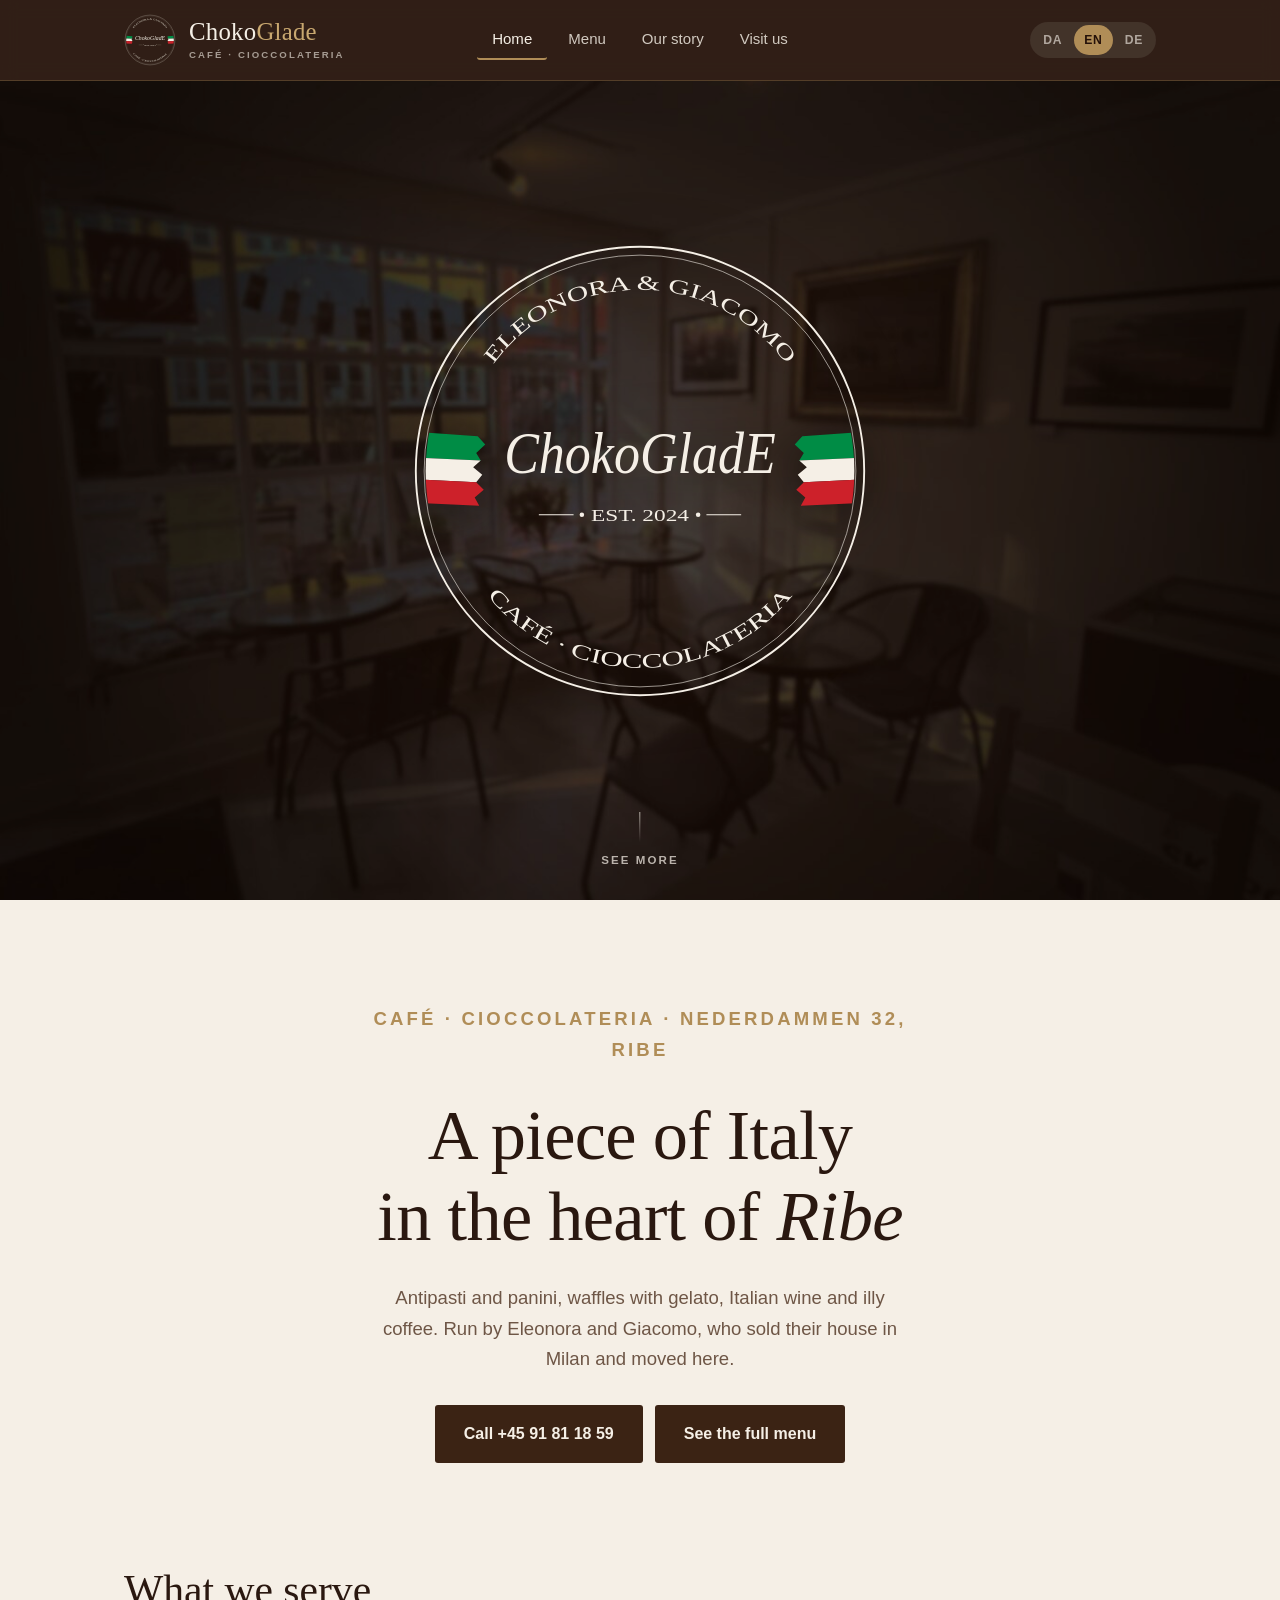
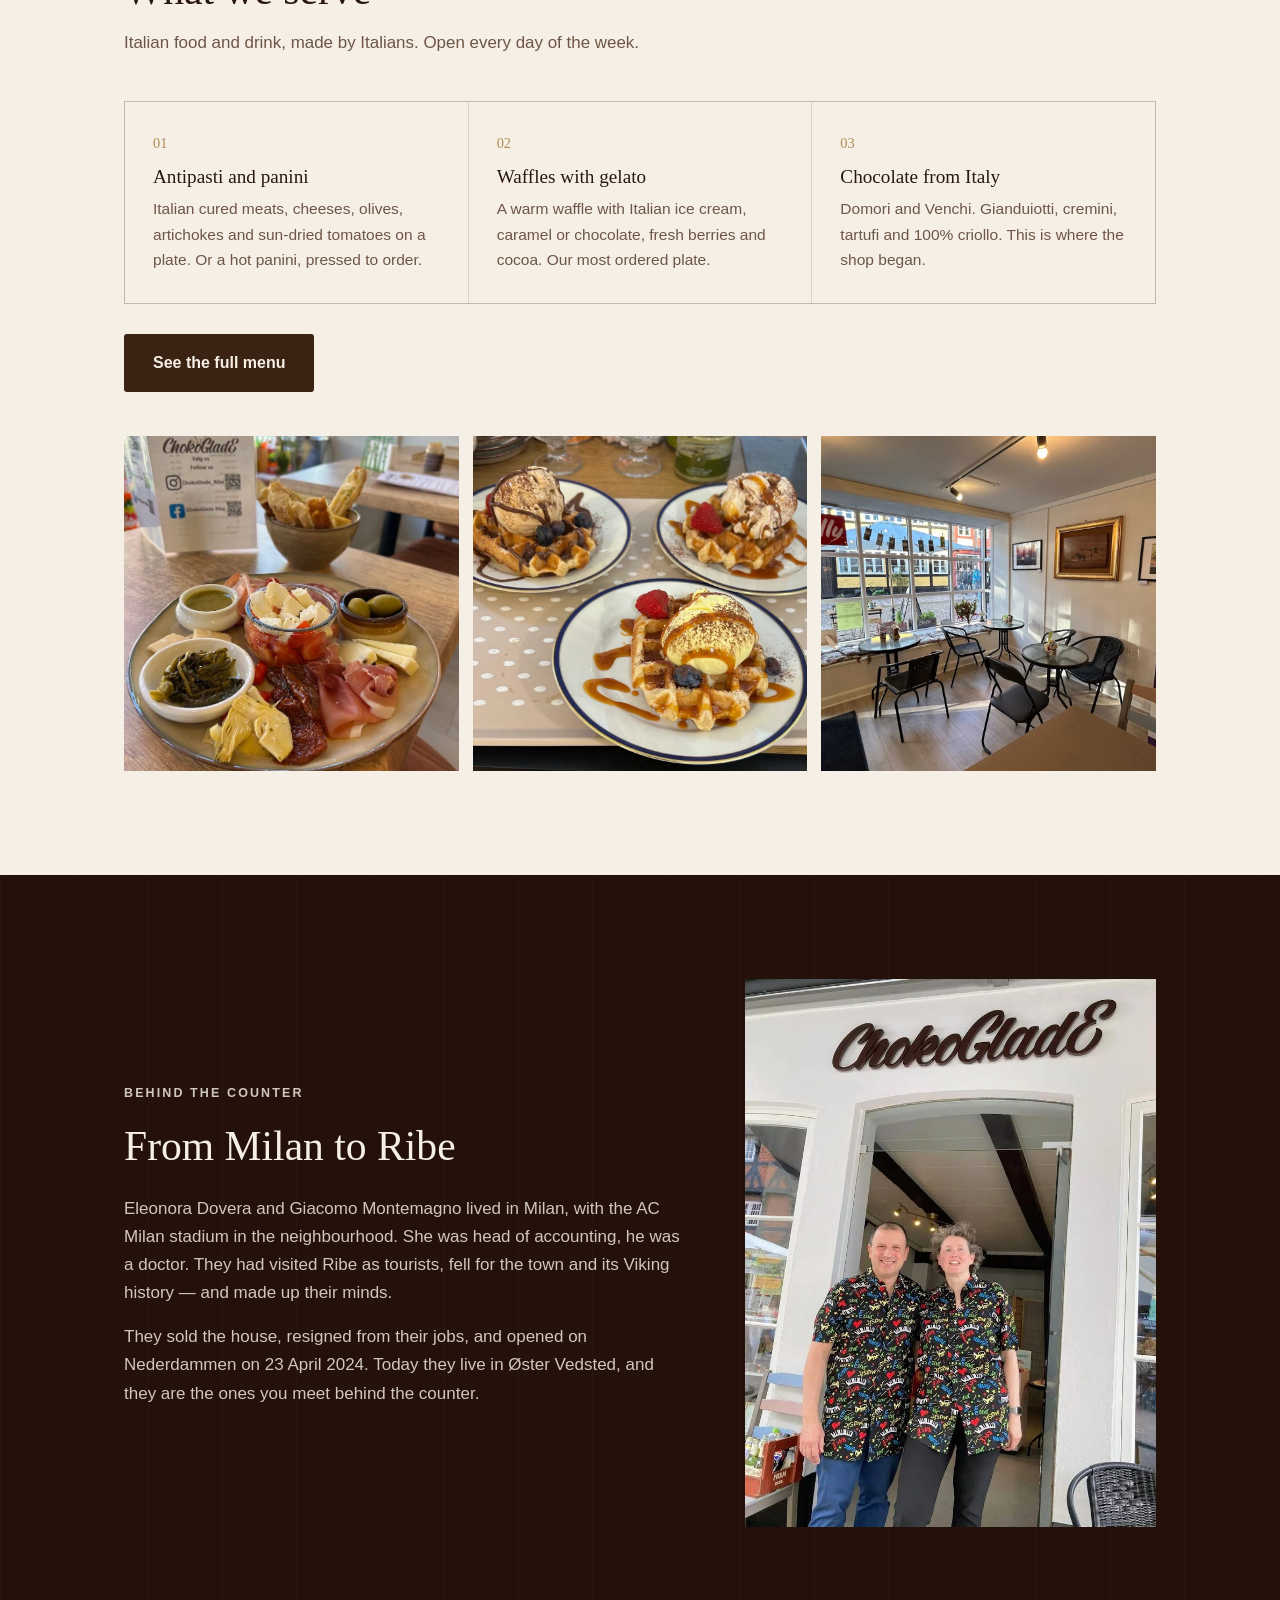
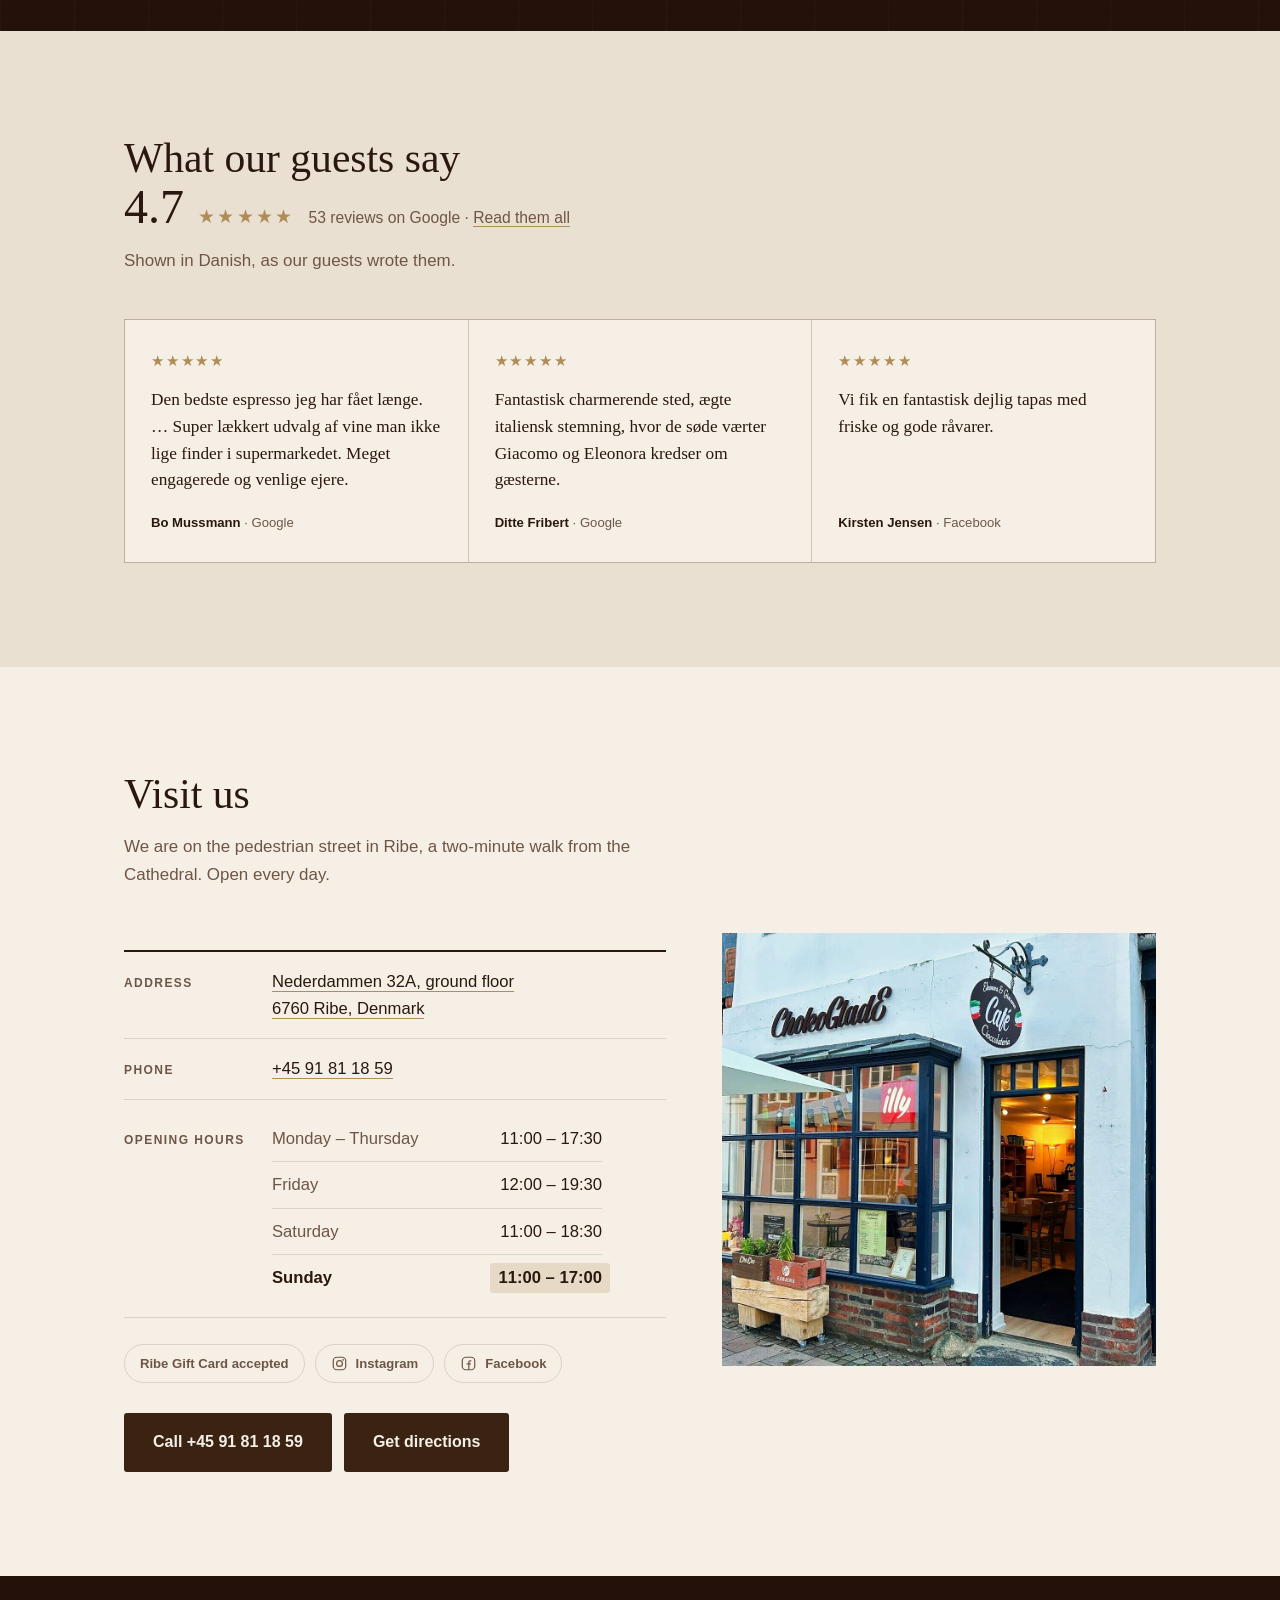
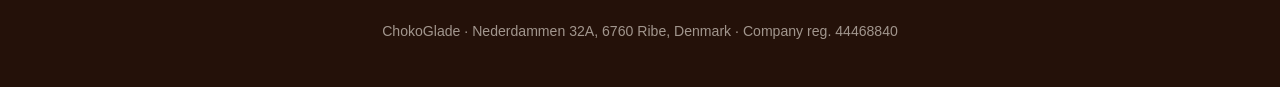
==== commit c30f6347: "m" ====
--- a/index.html
+++ b/index.html
@@ -351,7 +351,6 @@
 <footer>
   <div class="wrap">
     <span data-t="footer.line"></span>
-    <a href="tel:+4591811859" data-t="visit.phoneNr"></a>
   </div>
 </footer>
 
--- a/style.css
+++ b/style.css
@@ -54,7 +54,12 @@
   line-height:1.65;
   color:var(--ink);
   background:var(--cream);
-}
+  /* Sikkerhedsnet: en lang adresse eller et langt tysk ord må
+     aldrig kunne skubbe siden bredere end skærmen. */
+  overflow-wrap:break-word;
+}
+/* Vandret scroll er altid en fejl på telefon */
+html,body{overflow-x:hidden}
 img{max-width:100%;display:block}
 a{color:inherit}
 
@@ -83,6 +88,7 @@
 .topbar{
   position:sticky;top:0;z-index:60;
   background:rgba(36,17,9,.94);
+  -webkit-backdrop-filter:saturate(150%) blur(8px);  /* Safari, iPhone og iPad */
   backdrop-filter:saturate(150%) blur(8px);
   border-bottom:1px solid rgba(176,141,87,.28);
 }
@@ -293,7 +299,8 @@
 /* ---- Besøg os ---- */
 .visit-grid{display:grid;grid-template-columns:1fr;gap:38px}
 .facts{border-top:2px solid var(--ink)}
-.fact{display:grid;grid-template-columns:118px 1fr;gap:16px;padding:16px 0;border-bottom:1px solid var(--line);align-items:baseline}
+/* 132 px, ikke 118: tysk "Öffnungszeiten" er bredere end 118. */
+.fact{display:grid;grid-template-columns:132px 1fr;gap:16px;padding:16px 0;border-bottom:1px solid var(--line);align-items:baseline}
 .fact dt{font-size:.75rem;font-weight:700;letter-spacing:.12em;text-transform:uppercase;color:var(--muted)}
 .fact dd{margin:0;font-size:1.04rem}
 /* Telefon og adresse er begge links. Understregningen viser det. */
@@ -353,43 +360,112 @@
 
 /* ---- Footer ---- */
 footer{background:var(--cocoa-d);color:rgba(245,239,230,.6);padding:44px 0;font-size:.88rem}
-footer .wrap{display:flex;flex-wrap:wrap;gap:14px;justify-content:space-between;align-items:center}
+/* Kun én linje tilbage i bunden, så den centreres */
+footer .wrap{display:flex;flex-wrap:wrap;gap:14px;justify-content:center;text-align:center}
 footer a{color:rgba(245,239,230,.6)}
 
-/* ---- Desktop ---- */
-@media (min-width:760px){
-  section{padding:104px 0}
-  .pagehead{padding:86px 0 78px}
+/* ============================================================
+   SKÆRMSTØRRELSER
+
+   Topbaren i én række kræver ca. 825 px, fordi navn, fire
+   menupunkter og sprogvælgeren skal stå ved siden af hinanden.
+   Derfor stables den hele vejen op til 1000 px — så får ALLE
+   iPads i portræt (744 til 1024 px) den stablede udgave.
+   Det er målt på den længste sprogversion, ikke gættet.
+
+   Indholdet går i spalter allerede fra 700 px, så en iPad mini
+   ikke står med kæmpestore enkeltbilleder.
+   ============================================================ */
+
+/* ---- Tablet og opefter: indholdet i spalter ---- */
+@media (min-width:700px){
+  section{padding:96px 0}
+  .pagehead{padding:80px 0 72px}
   .menu{grid-template-columns:repeat(2,1fr)}
   .gallery{grid-template-columns:repeat(3,1fr)}
   .strip{grid-template-columns:repeat(3,1fr)}
-  .review-grid{grid-template-columns:repeat(3,1fr)}
-  .visit-grid{grid-template-columns:1.25fr 1fr;gap:56px;align-items:start}
   .price{padding-left:44px}
   .price::before{width:36px}
 }
+@media (min-width:900px){
+  section{padding:104px 0}
+  .pagehead{padding:86px 0 78px}
+  /* Anmeldelserne først i tre spalter når der er plads til at
+     læse dem. Under det bliver linjerne for korte. */
+  .review-grid{grid-template-columns:repeat(3,1fr)}
+}
 @media (min-width:980px){
+  /* "Besøg os" i to spalter først her. Går den tidligere, bliver
+     højre spalte så smal at "Montag – Donnerstag  11:00 – 17:30"
+     ikke kan stå på én linje. Det rammer iPad i portræt. */
+  .visit-grid{grid-template-columns:1.25fr 1fr;gap:56px;align-items:start}
   .story-grid{grid-template-columns:1.15fr .85fr;gap:64px;align-items:center}
   .menu{grid-template-columns:repeat(3,1fr)}
 }
 
-/* ---- Mobil: navigationen flytter ned under navnet ---- */
-@media (max-width:700px){
+/* ---- Op til 1000 px: navigationen flytter ned under navnet ---- */
+@media (max-width:999px){
   .topbar .wrap{grid-template-columns:1fr auto;row-gap:12px}
+  .topbar .wrap > *{min-width:0}
   .mainnav{
     grid-column:1 / -1;justify-self:stretch;
     justify-content:center;flex-wrap:wrap;gap:2px;
-    border-top:1px solid rgba(176,141,87,.24);padding-top:10px;
+    border-top:1px solid rgba(176,141,87,.24);padding-top:8px;
   }
-  .mainnav a{font-size:.86rem;padding:6px 10px}
+  /* Større trykflader på touch */
+  .mainnav a{font-size:.9rem;padding:10px 13px}
+  .langs button{padding:9px 13px}
   .hero{padding:40px 20px 84px}   /* højden regnes ud automatisk */
 }
+
+/* ============================================================
+   KUN TELEFON (op til 700 px)
+   Herunder er skærmen for lille til alt. Disse tre ting gælder
+   udelukkende telefon — på iPad og computer er de uændrede.
+   ============================================================ */
+@media (max-width:700px){
+  /* 1. Sprogvælgeren op ved siden af navnet.
+        Uden de her tre linjer placerer grid'et den selv, og så
+        havner den på en tredje række under navigationen. */
+  .brand  {grid-row:1;grid-column:1}
+  .langs  {grid-row:1;grid-column:2}
+  .mainnav{grid-row:2}
+
+  /* 2. Knappen "Se hele menukortet" mellem overskriften og
+        billederne. Den står også i topbaren og i introen. */
+  .menu-more{display:none}
+
+  /* 3. Facadebilledet nederst under "Besøg os".
+        Facaden er allerede vist i toppen af siden. */
+  .visit-img{display:none}
+  .visit-grid{gap:0}
+}
+
+/* ---- Telefon: adresse og åbningstider får hele bredden ---- */
+@media (max-width:560px){
+  /* Etiketten stod i en fast 118 px spalte. "Öffnungszeiten"
+     er bredere end det, og så blev åbningstiderne klemt. */
+  .fact{grid-template-columns:1fr;gap:6px;padding:18px 0}
+  .fact dt{font-size:.72rem}
+  .hours div{max-width:none}
+  .rating .score{font-size:2.6rem}
+}
+
+/* ---- Små telefoner ---- */
 @media (max-width:430px){
+  section{padding:60px 0}
   .brand{gap:10px}
   .brand img{width:42px;height:42px}
-  .brand-navn{font-size:1.3rem}
-  .brand small{font-size:.55rem;letter-spacing:.18em}
-  .langs button{padding:5px 8px;font-size:.72rem}
+  .brand-navn{font-size:1.25rem}
+  .brand small{font-size:.52rem;letter-spacing:.14em;margin-top:4px}
+  .langs button{padding:8px 10px;font-size:.72rem}
+  .mainnav a{font-size:.85rem;padding:9px 10px}
+  .wrap{padding:0 18px}
+  .item{padding:26px 22px}
+  .review{padding:24px 22px}
+  .btn{padding:14px 22px;font-size:.95rem}
+  .hero-cta{width:100%}
+  .hero-cta .btn{flex:1 1 100%;justify-content:center}
 }
 
 /* ---- Tilgængelighed ---- */
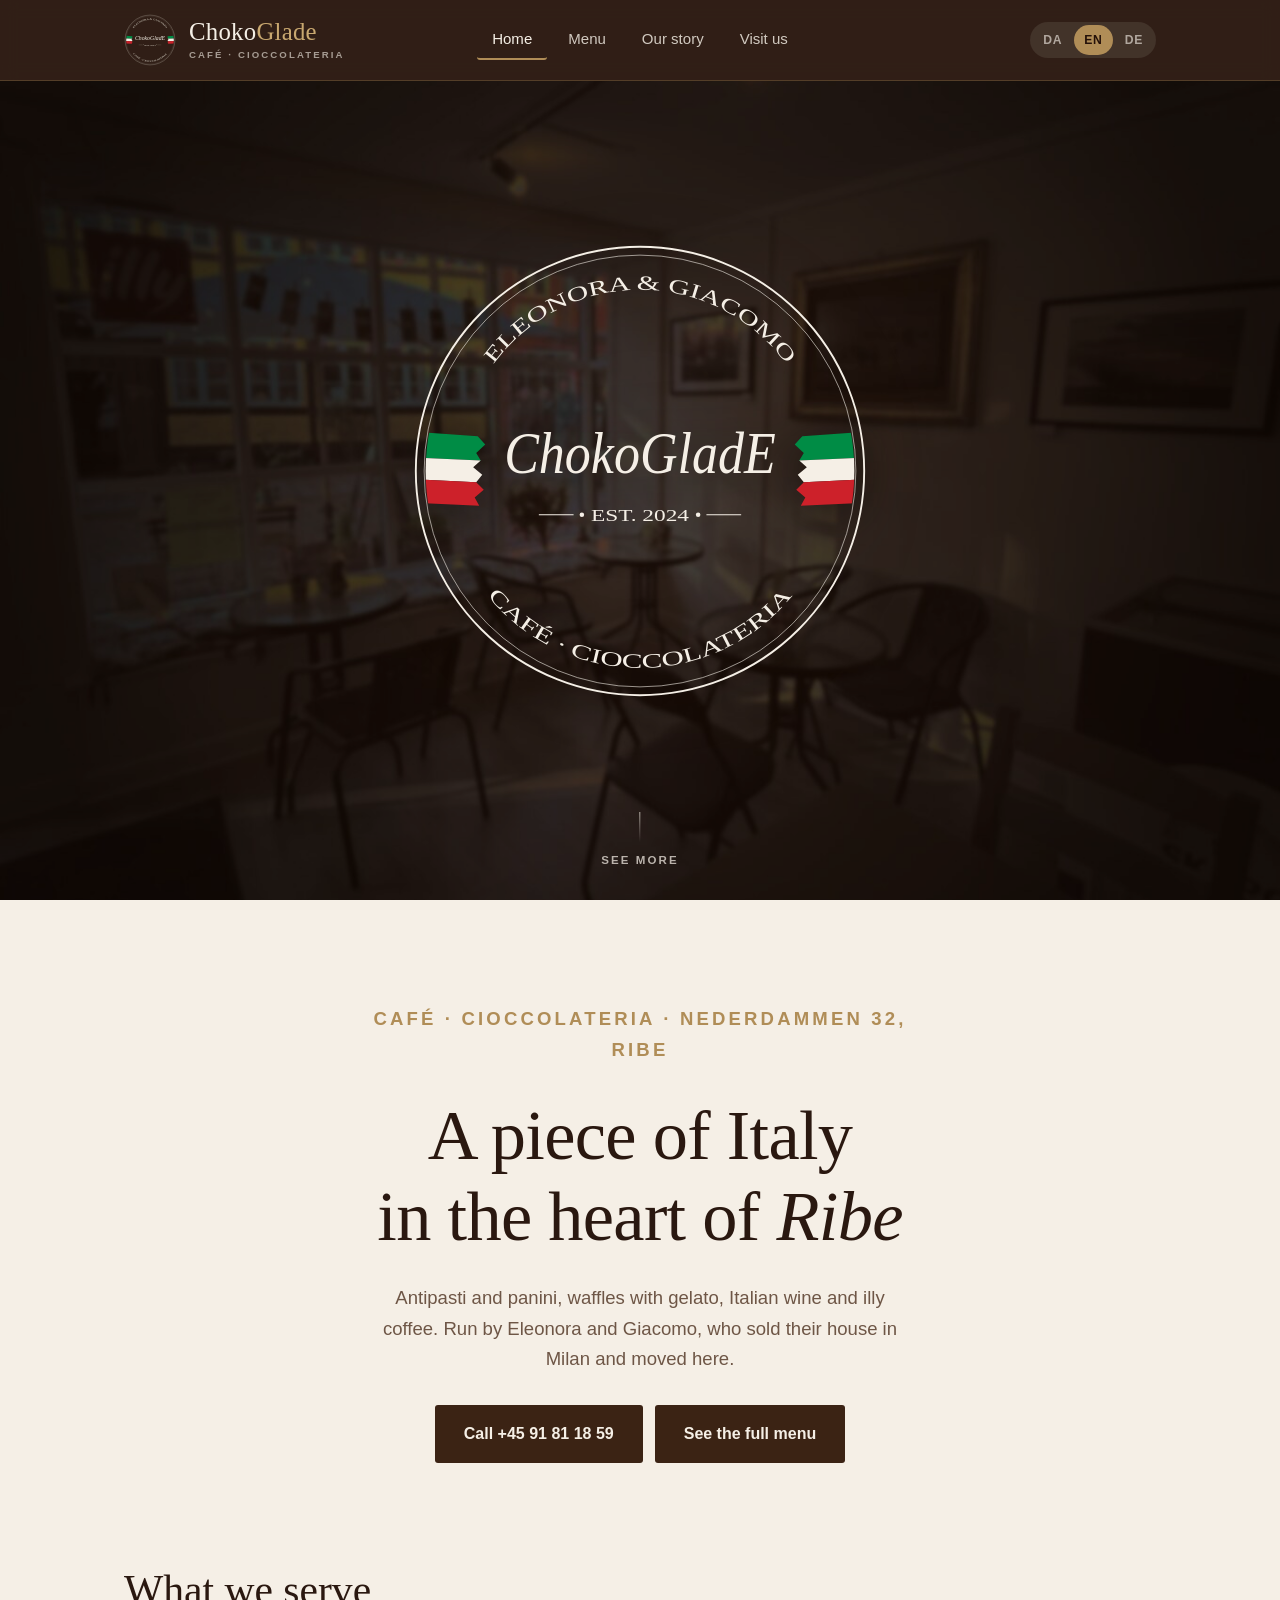
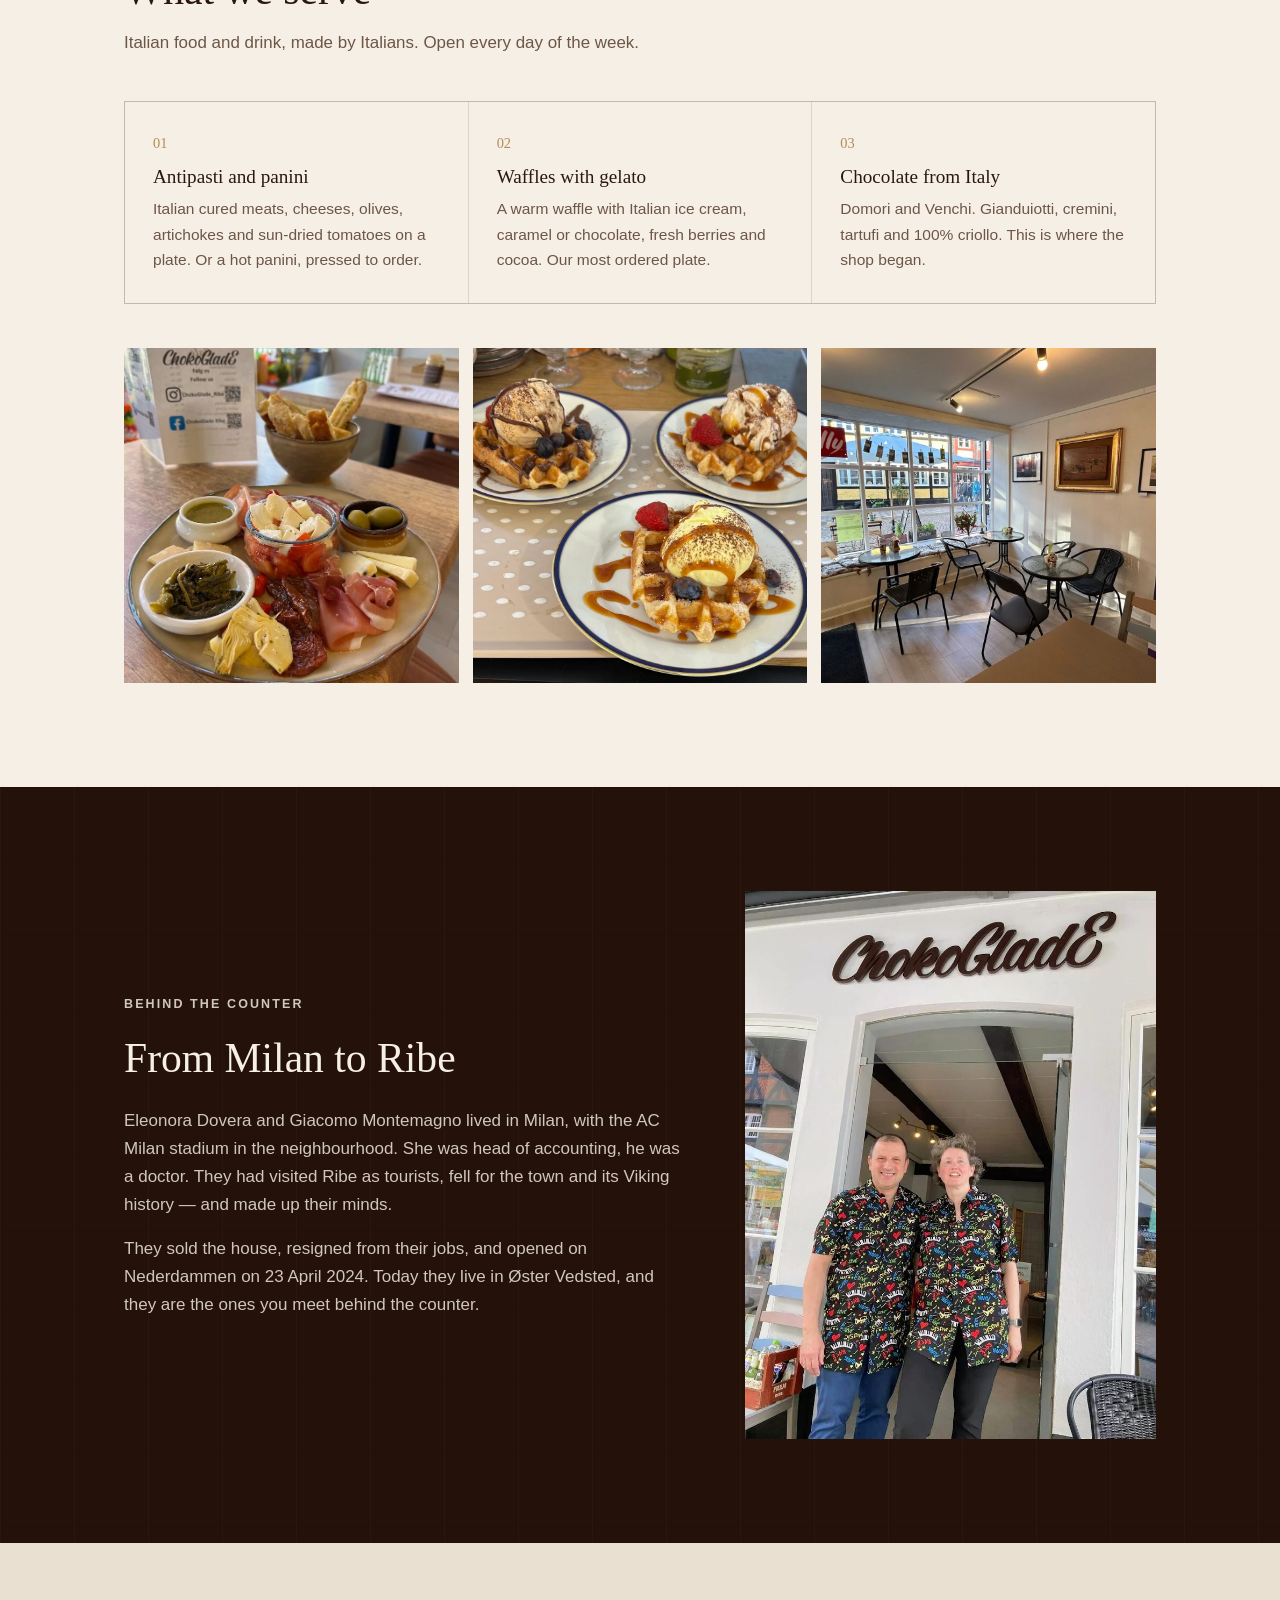
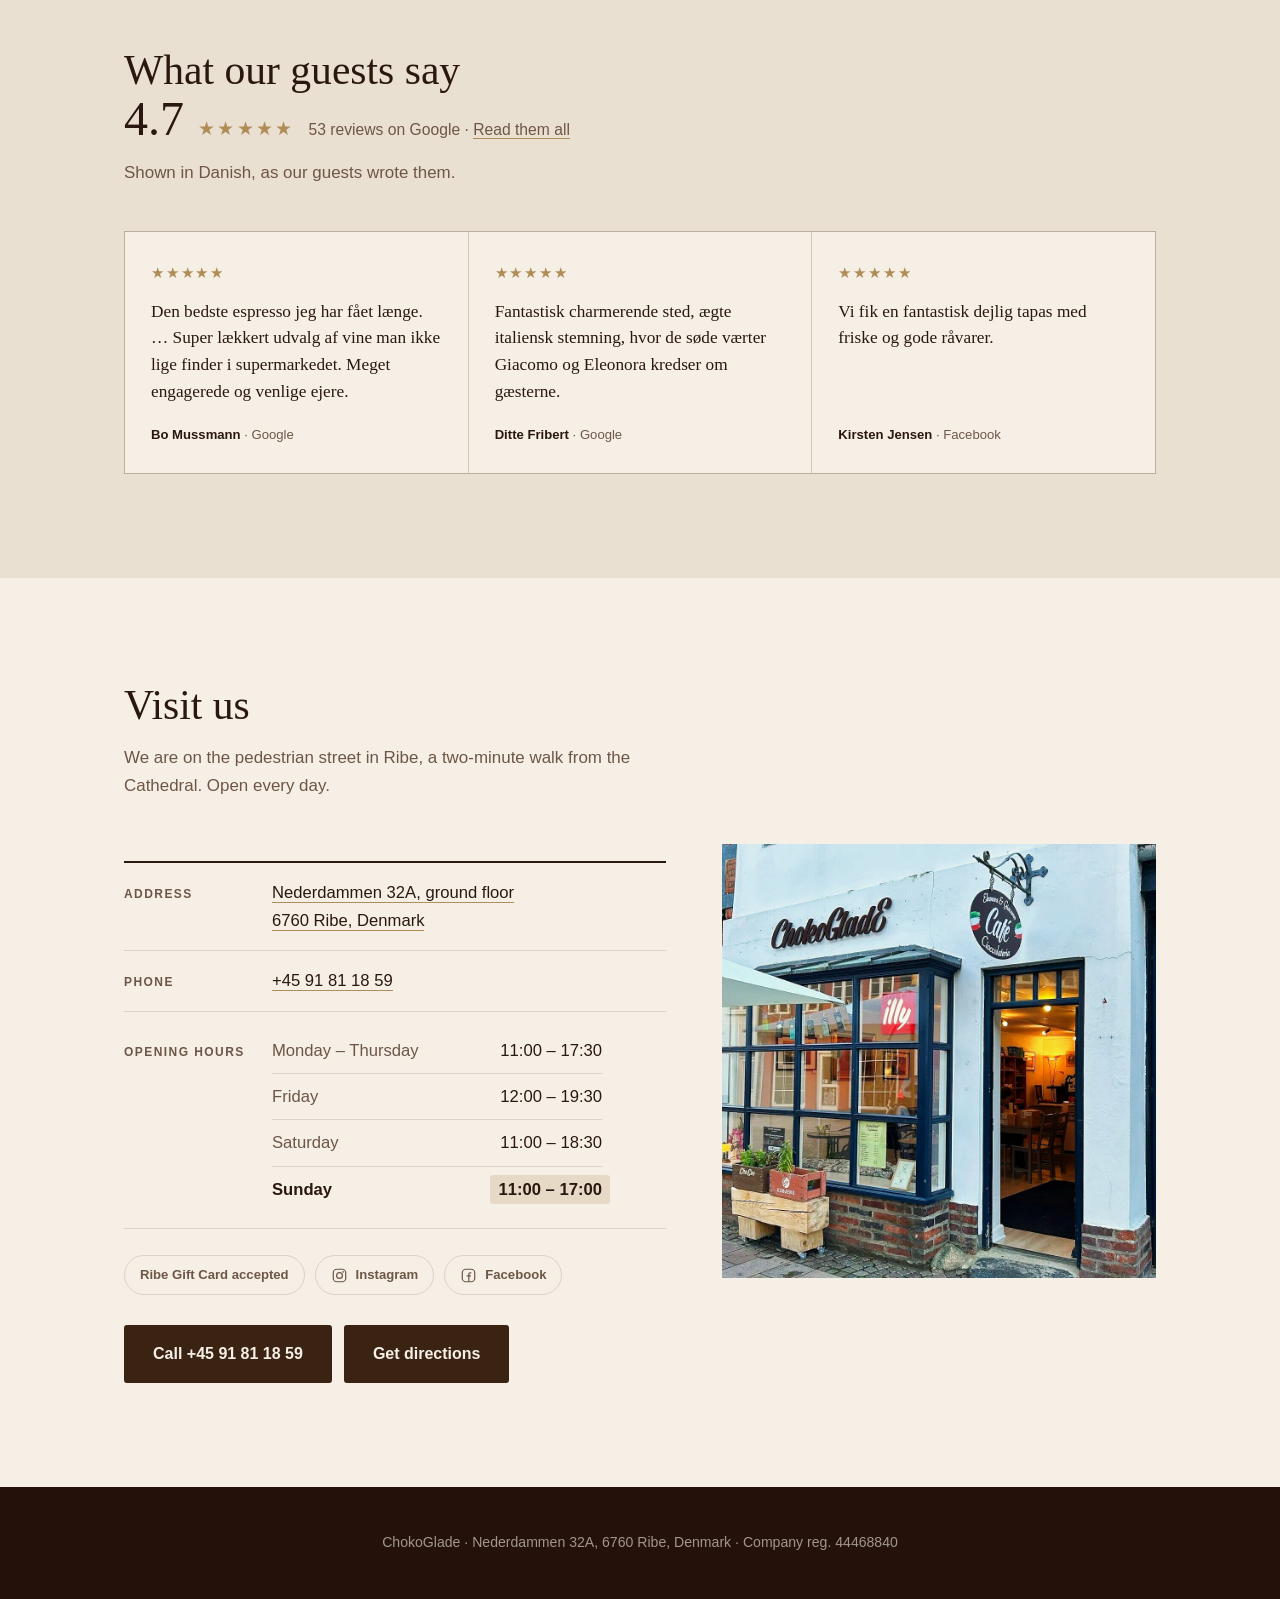
==== commit ba0c7674: "d3" ====
--- a/index.html
+++ b/index.html
@@ -219,9 +219,6 @@
         </div>
       </div>
 
-      <div class="menu-more">
-        <a class="btn btn-dark" href="menukort.html" data-t="cta.seeMenu"></a>
-      </div>
 
       <div class="gallery">
         <div class="shot a"></div>
--- a/style.css
+++ b/style.css
@@ -229,7 +229,6 @@
 }
 .item h3{margin-bottom:8px}
 .item p{color:var(--muted);font-size:.97rem;margin:0}
-.menu-more{margin-top:30px;display:flex;flex-wrap:wrap;gap:12px;align-items:center}
 
 /* ---- Menukort ---- */
 .cat{margin-bottom:56px}
@@ -420,7 +419,7 @@
 
 /* ============================================================
    KUN TELEFON (op til 700 px)
-   Herunder er skærmen for lille til alt. Disse tre ting gælder
+   Herunder er skærmen for lille til alt. Disse to ting gælder
    udelukkende telefon — på iPad og computer er de uændrede.
    ============================================================ */
 @media (max-width:700px){
@@ -431,11 +430,7 @@
   .langs  {grid-row:1;grid-column:2}
   .mainnav{grid-row:2}
 
-  /* 2. Knappen "Se hele menukortet" mellem overskriften og
-        billederne. Den står også i topbaren og i introen. */
-  .menu-more{display:none}
-
-  /* 3. Facadebilledet nederst under "Besøg os".
+  /* 2. Facadebilledet nederst under "Besøg os".
         Facaden er allerede vist i toppen af siden. */
   .visit-img{display:none}
   .visit-grid{gap:0}
